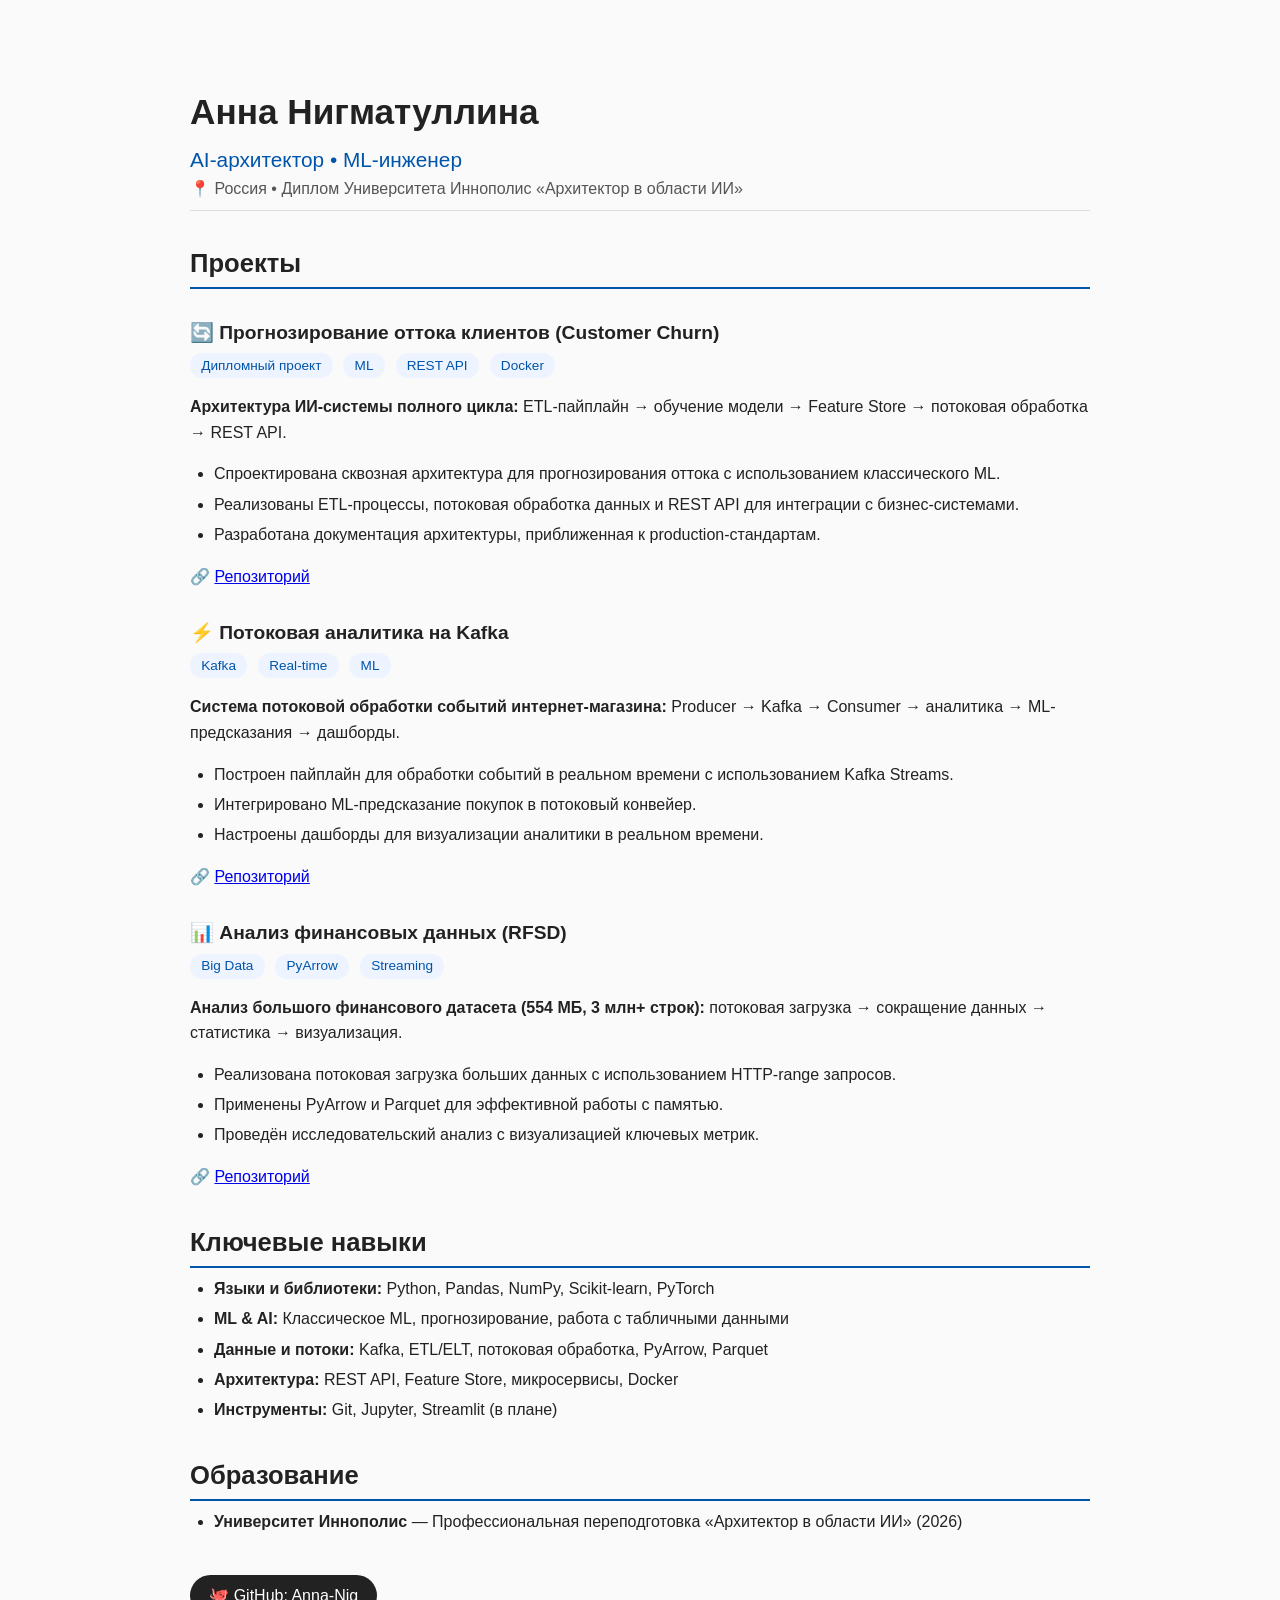
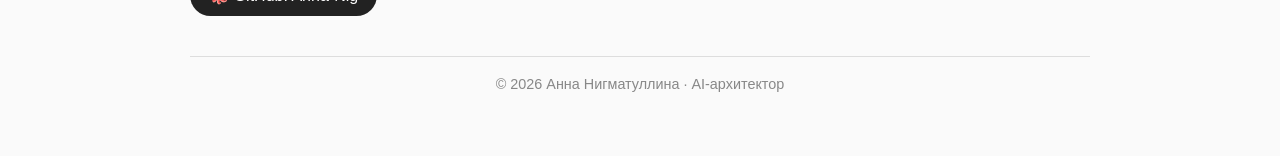
==== index.html @ f65bf6b5 "Rename index to index.html" ====
<!DOCTYPE html>
<html lang="ru">
<head>
    <meta charset="UTF-8">
    <meta name="viewport" content="width=device-width, initial-scale=1.0">
    <title>Анна Нигматуллина — AI-архитектор</title>
    <style>
        body {
            font-family: -apple-system, BlinkMacSystemFont, 'Segoe UI', Roboto, 'Helvetica Neue', Arial, sans-serif;
            max-width: 900px;
            margin: 40px auto;
            padding: 20px;
            line-height: 1.6;
            color: #222;
            background: #fafafa;
        }
        h1 {
            font-size: 2.2rem;
            margin-bottom: 0.2rem;
            font-weight: 700;
        }
        .subhead {
            font-size: 1.3rem;
            color: #0055aa;
            margin-top: 0;
            font-weight: 500;
        }
        .meta {
            font-size: 1rem;
            color: #555;
            margin-bottom: 1.5rem;
            border-bottom: 1px solid #ddd;
            padding-bottom: 0.5rem;
        }
        h2 {
            font-size: 1.6rem;
            margin-top: 2rem;
            margin-bottom: 0.5rem;
            border-bottom: 2px solid #0055aa;
            padding-bottom: 0.2rem;
        }
        h3 {
            font-size: 1.2rem;
            margin-top: 1.8rem;
            margin-bottom: 0.2rem;
            font-weight: 600;
        }
        .company {
            font-weight: 600;
            color: #0055aa;
        }
        .date {
            color: #666;
            font-weight: normal;
        }
        ul {
            margin-top: 0.3rem;
            padding-left: 1.5rem;
        }
        li {
            margin-bottom: 0.3rem;
        }
        .project-tag {
            display: inline-block;
            background: #eef4ff;
            color: #0055aa;
            padding: 0.1rem 0.7rem;
            border-radius: 12px;
            font-size: 0.85rem;
            font-weight: 500;
            margin-right: 0.4rem;
        }
        .github-link {
            display: inline-block;
            margin-top: 1rem;
            background: #222;
            color: #fff;
            padding: 0.5rem 1.2rem;
            border-radius: 30px;
            text-decoration: none;
            font-weight: 500;
        }
        .github-link:hover {
            background: #444;
        }
        .footer {
            margin-top: 2.5rem;
            font-size: 0.9rem;
            color: #888;
            border-top: 1px solid #ddd;
            padding-top: 1rem;
            text-align: center;
        }
        @media (max-width: 600px) {
            h1 { font-size: 1.8rem; }
            .subhead { font-size: 1.1rem; }
            body { padding: 15px; }
        }
    </style>
</head>
<body>

    <h1>Анна Нигматуллина</h1>
    <div class="subhead">AI-архитектор • ML-инженер</div>
    <div class="meta">📍 Россия • Диплом Университета Иннополис «Архитектор в области ИИ»</div>

    <h2>Проекты</h2>

    <h3>🔄 Прогнозирование оттока клиентов (Customer Churn)</h3>
    <div>
        <span class="project-tag">Дипломный проект</span>
        <span class="project-tag">ML</span>
        <span class="project-tag">REST API</span>
        <span class="project-tag">Docker</span>
    </div>
    <p><strong>Архитектура ИИ-системы полного цикла:</strong> ETL-пайплайн → обучение модели → Feature Store → потоковая обработка → REST API.</p>
    <ul>
        <li>Спроектирована сквозная архитектура для прогнозирования оттока с использованием классического ML.</li>
        <li>Реализованы ETL-процессы, потоковая обработка данных и REST API для интеграции с бизнес-системами.</li>
        <li>Разработана документация архитектуры, приближенная к production-стандартам.</li>
    </ul>
    <p>🔗 <a href="https://github.com/Anna-Nig/Customer-Churn-Prediction-ML--" target="_blank">Репозиторий</a></p>

    <h3>⚡ Потоковая аналитика на Kafka</h3>
    <div>
        <span class="project-tag">Kafka</span>
        <span class="project-tag">Real-time</span>
        <span class="project-tag">ML</span>
    </div>
    <p><strong>Система потоковой обработки событий интернет-магазина:</strong> Producer → Kafka → Consumer → аналитика → ML-предсказания → дашборды.</p>
    <ul>
        <li>Построен пайплайн для обработки событий в реальном времени с использованием Kafka Streams.</li>
        <li>Интегрировано ML-предсказание покупок в потоковый конвейер.</li>
        <li>Настроены дашборды для визуализации аналитики в реальном времени.</li>
    </ul>
    <p>🔗 <a href="https://github.com/Anna-Nig/Kafka" target="_blank">Репозиторий</a></p>

    <h3>📊 Анализ финансовых данных (RFSD)</h3>
    <div>
        <span class="project-tag">Big Data</span>
        <span class="project-tag">PyArrow</span>
        <span class="project-tag">Streaming</span>
    </div>
    <p><strong>Анализ большого финансового датасета (554 МБ, 3 млн+ строк):</strong> потоковая загрузка → сокращение данных → статистика → визуализация.</p>
    <ul>
        <li>Реализована потоковая загрузка больших данных с использованием HTTP-range запросов.</li>
        <li>Применены PyArrow и Parquet для эффективной работы с памятью.</li>
        <li>Проведён исследовательский анализ с визуализацией ключевых метрик.</li>
    </ul>
    <p>🔗 <a href="https://github.com/Anna-Nig/rfsd-analysis" target="_blank">Репозиторий</a></p>

    <h2>Ключевые навыки</h2>
    <ul>
        <li><strong>Языки и библиотеки:</strong> Python, Pandas, NumPy, Scikit-learn, PyTorch</li>
        <li><strong>ML & AI:</strong> Классическое ML, прогнозирование, работа с табличными данными</li>
        <li><strong>Данные и потоки:</strong> Kafka, ETL/ELT, потоковая обработка, PyArrow, Parquet</li>
        <li><strong>Архитектура:</strong> REST API, Feature Store, микросервисы, Docker</li>
        <li><strong>Инструменты:</strong> Git, Jupyter, Streamlit (в плане)</li>
    </ul>

    <h2>Образование</h2>
    <ul>
        <li><strong>Университет Иннополис</strong> — Профессиональная переподготовка «Архитектор в области ИИ» (2026)</li>
    </ul>

    <p style="margin-top: 1.5rem;">
        <a href="https://github.com/Anna-Nig" target="_blank" class="github-link">🐙 GitHub: Anna-Nig</a>
    </p>

    <div class="footer">
        © 2026 Анна Нигматуллина · AI-архитектор
    </div>

</body>
</html>
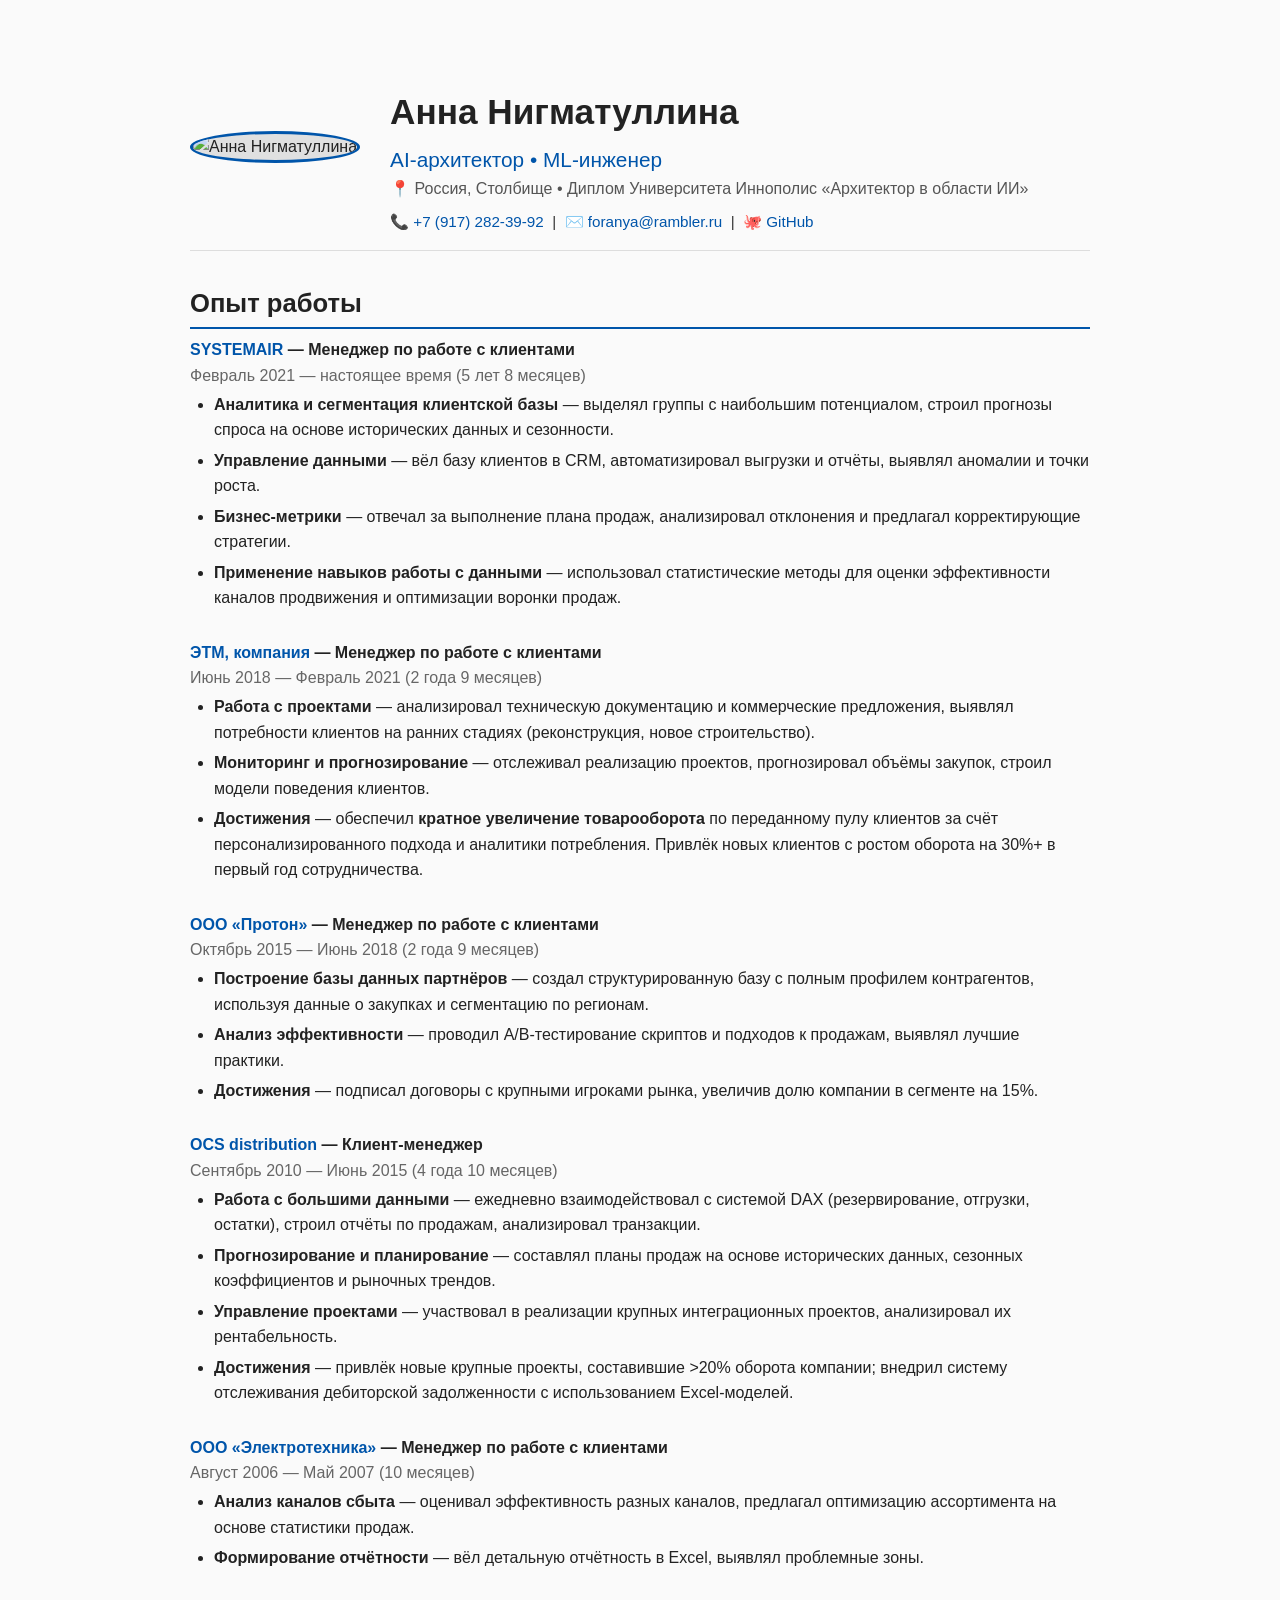
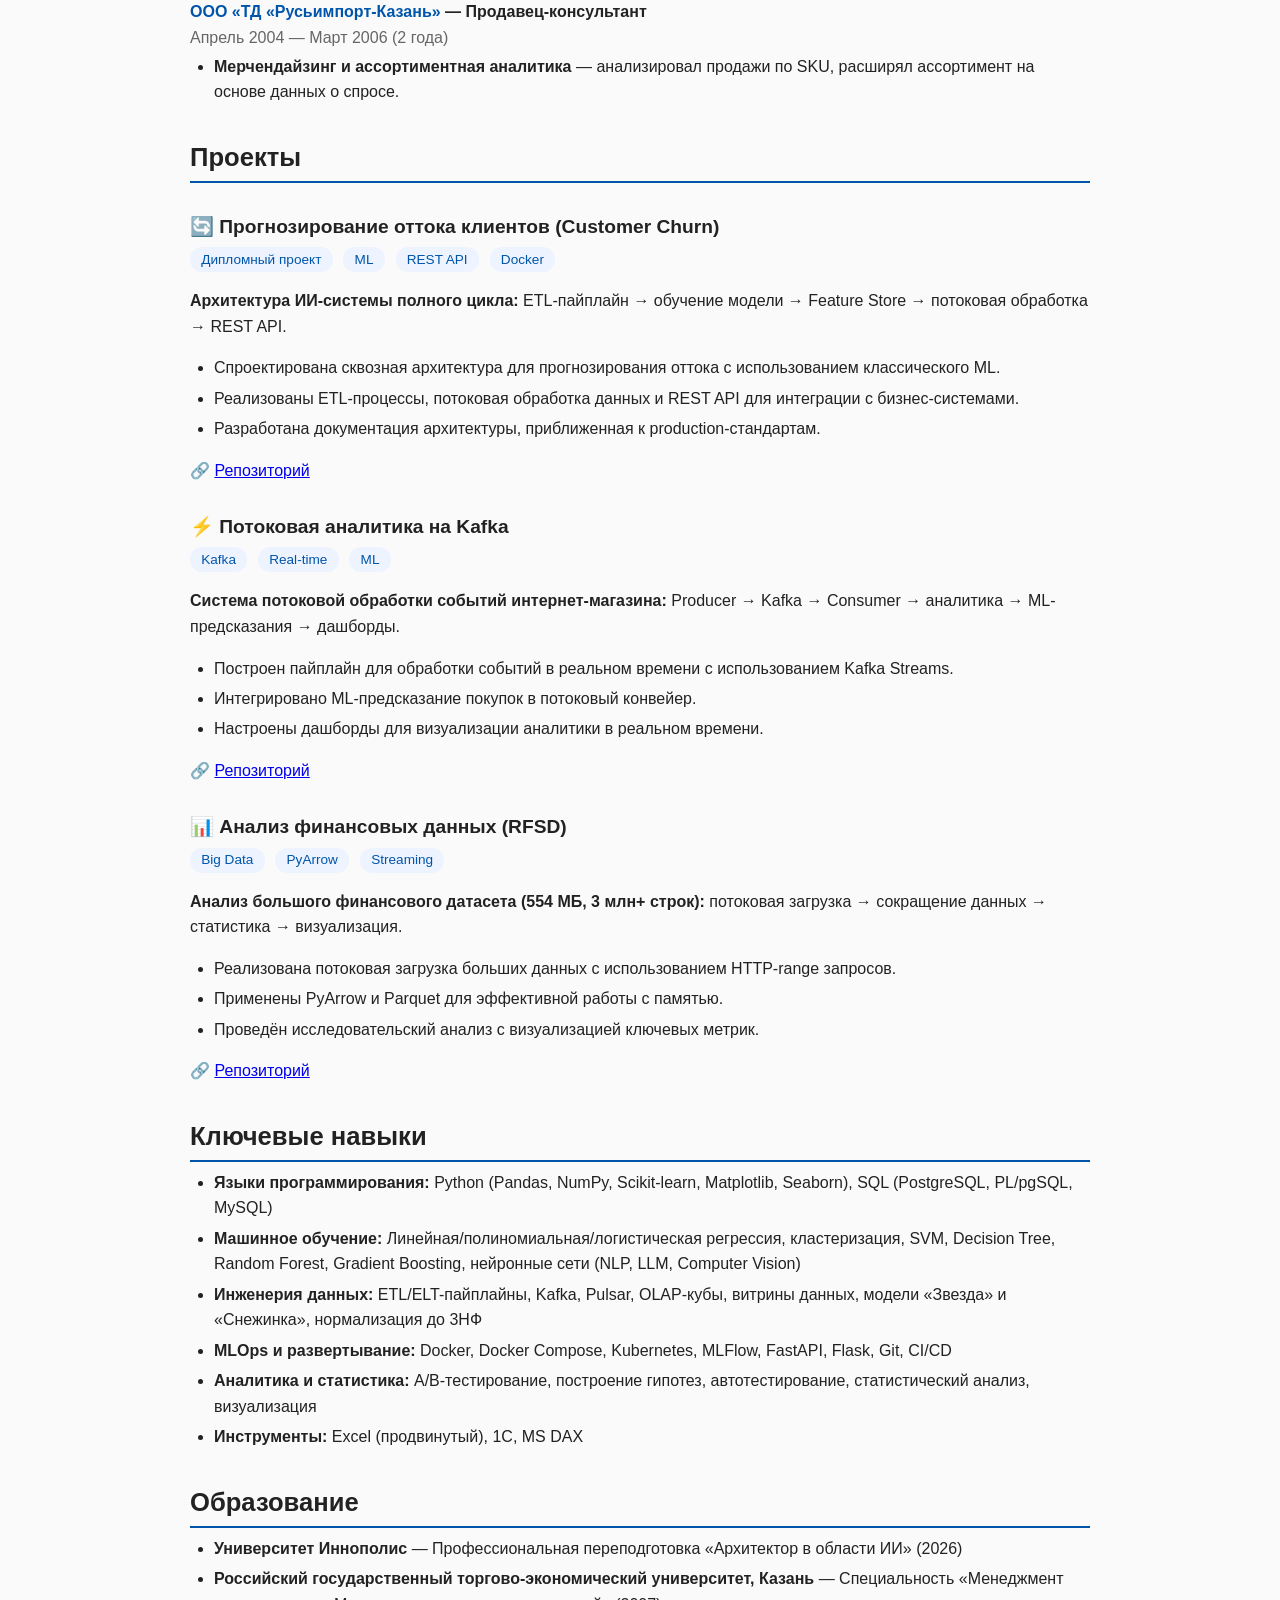
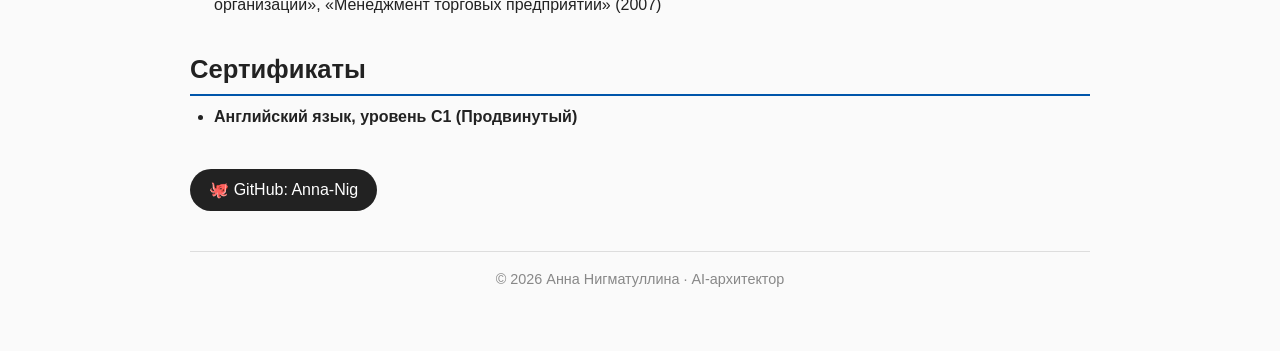
==== commit 227fad72: "Update index.html" ====
--- a/index.html
+++ b/index.html
@@ -14,6 +14,29 @@
             color: #222;
             background: #fafafa;
         }
+        .header {
+            display: flex;
+            align-items: center;
+            gap: 30px;
+            margin-bottom: 1.5rem;
+            border-bottom: 1px solid #ddd;
+            padding-bottom: 1rem;
+            flex-wrap: wrap;
+        }
+        .header-left {
+            flex-shrink: 0;
+        }
+        .avatar {
+            width: 120px;
+            height: 120px;
+            border-radius: 50%;
+            object-fit: cover;
+            background: #e0e0e0;
+            border: 3px solid #0055aa;
+        }
+        .header-right {
+            flex: 1;
+        }
         h1 {
             font-size: 2.2rem;
             margin-bottom: 0.2rem;
@@ -28,9 +51,19 @@
         .meta {
             font-size: 1rem;
             color: #555;
-            margin-bottom: 1.5rem;
-            border-bottom: 1px solid #ddd;
-            padding-bottom: 0.5rem;
+            margin-bottom: 0.3rem;
+        }
+        .contacts {
+            font-size: 0.95rem;
+            color: #333;
+            margin-top: 0.5rem;
+        }
+        .contacts a {
+            color: #0055aa;
+            text-decoration: none;
+        }
+        .contacts a:hover {
+            text-decoration: underline;
         }
         h2 {
             font-size: 1.6rem;
@@ -91,7 +124,29 @@
             padding-top: 1rem;
             text-align: center;
         }
+        .job-item {
+            margin-bottom: 1.8rem;
+        }
+        .job-item .title {
+            font-weight: 600;
+        }
+        .job-item .company {
+            font-weight: 600;
+            color: #0055aa;
+        }
+        .job-item .period {
+            color: #666;
+            font-weight: normal;
+        }
+        .job-item ul {
+            margin-top: 0.2rem;
+        }
         @media (max-width: 600px) {
+            .header {
+                flex-direction: column;
+                align-items: center;
+                text-align: center;
+            }
             h1 { font-size: 1.8rem; }
             .subhead { font-size: 1.1rem; }
             body { padding: 15px; }
@@ -100,9 +155,83 @@
 </head>
 <body>
 
-    <h1>Анна Нигматуллина</h1>
-    <div class="subhead">AI-архитектор • ML-инженер</div>
-    <div class="meta">📍 Россия • Диплом Университета Иннополис «Архитектор в области ИИ»</div>
+    <div class="header">
+        <div class="header-left">
+            <!-- Замените photo.jpg на имя вашего файла с фото -->
+            <img src="photo.jpg" alt="Анна Нигматуллина" class="avatar">
+        </div>
+        <div class="header-right">
+            <h1>Анна Нигматуллина</h1>
+            <div class="subhead">AI-архитектор • ML-инженер</div>
+            <div class="meta">📍 Россия, Столбище • Диплом Университета Иннополис «Архитектор в области ИИ»</div>
+            <div class="contacts">
+                📞 <a href="tel:+79172823992">+7 (917) 282-39-92</a> &nbsp;|&nbsp;
+                ✉️ <a href="mailto:foranya@rambler.ru">foranya@rambler.ru</a> &nbsp;|&nbsp;
+                🐙 <a href="https://github.com/Anna-Nig" target="_blank">GitHub</a>
+            </div>
+        </div>
+    </div>
+
+    <h2>Опыт работы</h2>
+
+    <div class="job-item">
+        <div class="title"><span class="company">SYSTEMAIR</span> — Менеджер по работе с клиентами</div>
+        <div class="period">Февраль 2021 — настоящее время (5 лет 8 месяцев)</div>
+        <ul>
+            <li><strong>Аналитика и сегментация клиентской базы</strong> — выделял группы с наибольшим потенциалом, строил прогнозы спроса на основе исторических данных и сезонности.</li>
+            <li><strong>Управление данными</strong> — вёл базу клиентов в CRM, автоматизировал выгрузки и отчёты, выявлял аномалии и точки роста.</li>
+            <li><strong>Бизнес-метрики</strong> — отвечал за выполнение плана продаж, анализировал отклонения и предлагал корректирующие стратегии.</li>
+            <li><strong>Применение навыков работы с данными</strong> — использовал статистические методы для оценки эффективности каналов продвижения и оптимизации воронки продаж.</li>
+        </ul>
+    </div>
+
+    <div class="job-item">
+        <div class="title"><span class="company">ЭТМ, компания</span> — Менеджер по работе с клиентами</div>
+        <div class="period">Июнь 2018 — Февраль 2021 (2 года 9 месяцев)</div>
+        <ul>
+            <li><strong>Работа с проектами</strong> — анализировал техническую документацию и коммерческие предложения, выявлял потребности клиентов на ранних стадиях (реконструкция, новое строительство).</li>
+            <li><strong>Мониторинг и прогнозирование</strong> — отслеживал реализацию проектов, прогнозировал объёмы закупок, строил модели поведения клиентов.</li>
+            <li><strong>Достижения</strong> — обеспечил <strong>кратное увеличение товарооборота</strong> по переданному пулу клиентов за счёт персонализированного подхода и аналитики потребления. Привлёк новых клиентов с ростом оборота на 30%+ в первый год сотрудничества.</li>
+        </ul>
+    </div>
+
+    <div class="job-item">
+        <div class="title"><span class="company">ООО «Протон»</span> — Менеджер по работе с клиентами</div>
+        <div class="period">Октябрь 2015 — Июнь 2018 (2 года 9 месяцев)</div>
+        <ul>
+            <li><strong>Построение базы данных партнёров</strong> — создал структурированную базу с полным профилем контрагентов, используя данные о закупках и сегментацию по регионам.</li>
+            <li><strong>Анализ эффективности</strong> — проводил A/B-тестирование скриптов и подходов к продажам, выявлял лучшие практики.</li>
+            <li><strong>Достижения</strong> — подписал договоры с крупными игроками рынка, увеличив долю компании в сегменте на 15%.</li>
+        </ul>
+    </div>
+
+    <div class="job-item">
+        <div class="title"><span class="company">OCS distribution</span> — Клиент-менеджер</div>
+        <div class="period">Сентябрь 2010 — Июнь 2015 (4 года 10 месяцев)</div>
+        <ul>
+            <li><strong>Работа с большими данными</strong> — ежедневно взаимодействовал с системой DAX (резервирование, отгрузки, остатки), строил отчёты по продажам, анализировал транзакции.</li>
+            <li><strong>Прогнозирование и планирование</strong> — составлял планы продаж на основе исторических данных, сезонных коэффициентов и рыночных трендов.</li>
+            <li><strong>Управление проектами</strong> — участвовал в реализации крупных интеграционных проектов, анализировал их рентабельность.</li>
+            <li><strong>Достижения</strong> — привлёк новые крупные проекты, составившие &gt;20% оборота компании; внедрил систему отслеживания дебиторской задолженности с использованием Excel-моделей.</li>
+        </ul>
+    </div>
+
+    <div class="job-item">
+        <div class="title"><span class="company">ООО «Электротехника»</span> — Менеджер по работе с клиентами</div>
+        <div class="period">Август 2006 — Май 2007 (10 месяцев)</div>
+        <ul>
+            <li><strong>Анализ каналов сбыта</strong> — оценивал эффективность разных каналов, предлагал оптимизацию ассортимента на основе статистики продаж.</li>
+            <li><strong>Формирование отчётности</strong> — вёл детальную отчётность в Excel, выявлял проблемные зоны.</li>
+        </ul>
+    </div>
+
+    <div class="job-item">
+        <div class="title"><span class="company">ООО «ТД «Русьимпорт-Казань»</span> — Продавец-консультант</div>
+        <div class="period">Апрель 2004 — Март 2006 (2 года)</div>
+        <ul>
+            <li><strong>Мерчендайзинг и ассортиментная аналитика</strong> — анализировал продажи по SKU, расширял ассортимент на основе данных о спросе.</li>
+        </ul>
+    </div>
 
     <h2>Проекты</h2>
 
@@ -151,16 +280,23 @@
 
     <h2>Ключевые навыки</h2>
     <ul>
-        <li><strong>Языки и библиотеки:</strong> Python, Pandas, NumPy, Scikit-learn, PyTorch</li>
-        <li><strong>ML & AI:</strong> Классическое ML, прогнозирование, работа с табличными данными</li>
-        <li><strong>Данные и потоки:</strong> Kafka, ETL/ELT, потоковая обработка, PyArrow, Parquet</li>
-        <li><strong>Архитектура:</strong> REST API, Feature Store, микросервисы, Docker</li>
-        <li><strong>Инструменты:</strong> Git, Jupyter, Streamlit (в плане)</li>
+        <li><strong>Языки программирования:</strong> Python (Pandas, NumPy, Scikit-learn, Matplotlib, Seaborn), SQL (PostgreSQL, PL/pgSQL, MySQL)</li>
+        <li><strong>Машинное обучение:</strong> Линейная/полиномиальная/логистическая регрессия, кластеризация, SVM, Decision Tree, Random Forest, Gradient Boosting, нейронные сети (NLP, LLM, Computer Vision)</li>
+        <li><strong>Инженерия данных:</strong> ETL/ELT-пайплайны, Kafka, Pulsar, OLAP-кубы, витрины данных, модели «Звезда» и «Снежинка», нормализация до 3НФ</li>
+        <li><strong>MLOps и развертывание:</strong> Docker, Docker Compose, Kubernetes, MLFlow, FastAPI, Flask, Git, CI/CD</li>
+        <li><strong>Аналитика и статистика:</strong> A/B-тестирование, построение гипотез, автотестирование, статистический анализ, визуализация</li>
+        <li><strong>Инструменты:</strong> Excel (продвинутый), 1С, MS DAX</li>
     </ul>
 
     <h2>Образование</h2>
     <ul>
         <li><strong>Университет Иннополис</strong> — Профессиональная переподготовка «Архитектор в области ИИ» (2026)</li>
+        <li><strong>Российский государственный торгово-экономический университет, Казань</strong> — Специальность «Менеджмент организации», «Менеджмент торговых предприятий» (2007)</li>
+    </ul>
+
+    <h2>Сертификаты</h2>
+    <ul>
+        <li><strong>Английский язык, уровень C1 (Продвинутый)</strong></li>
     </ul>
 
     <p style="margin-top: 1.5rem;">
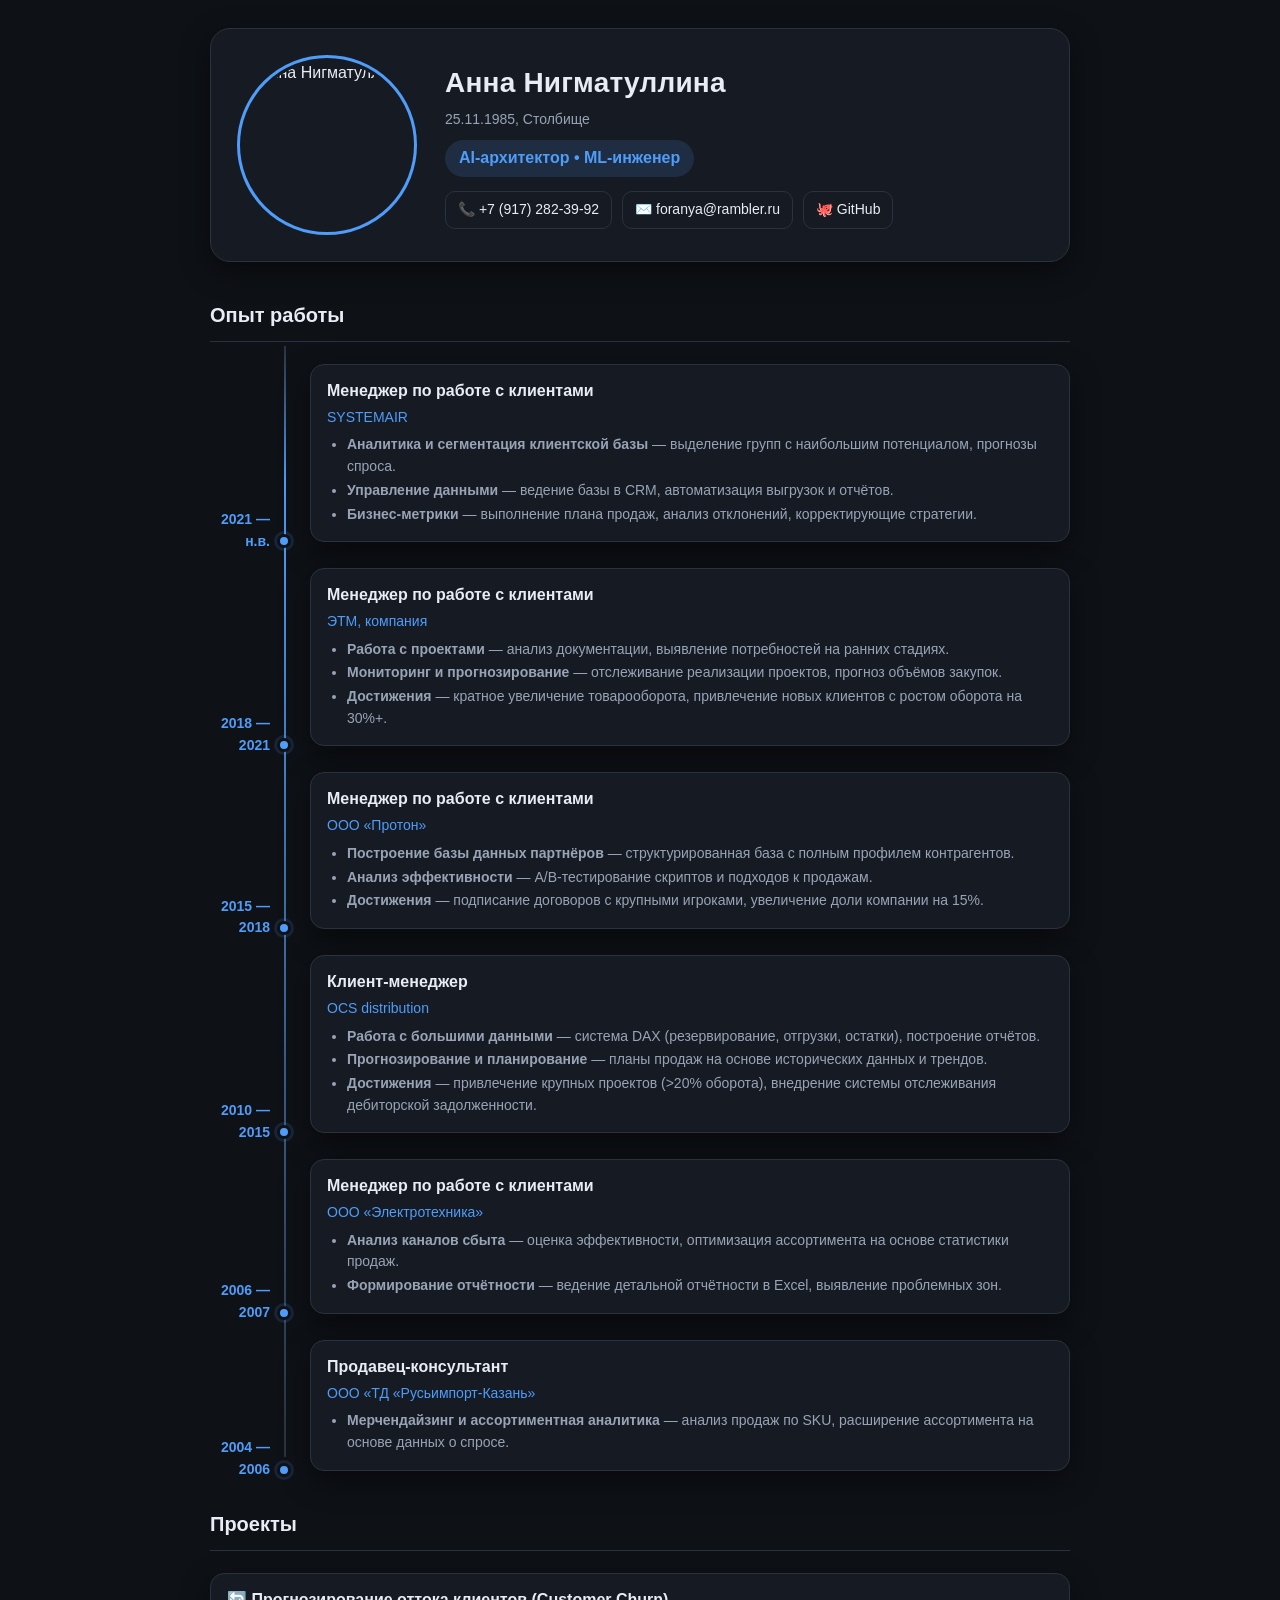
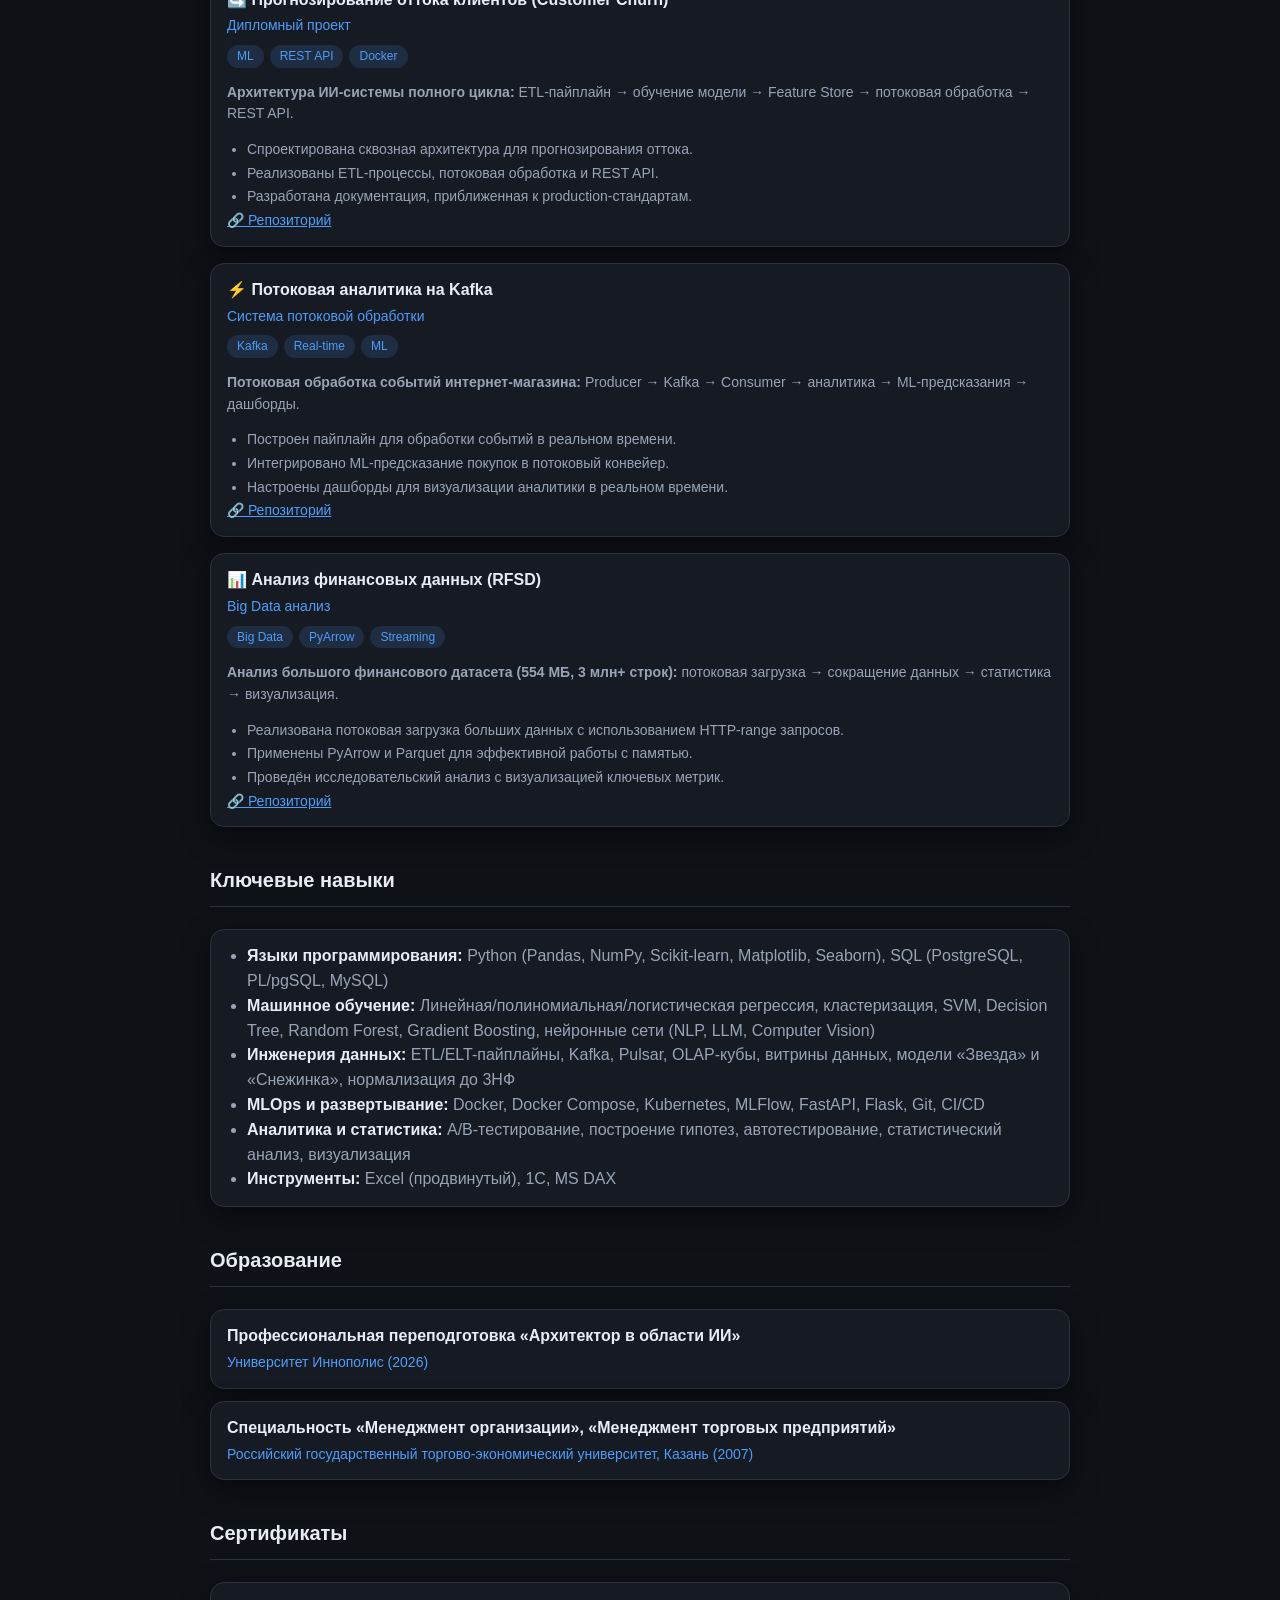
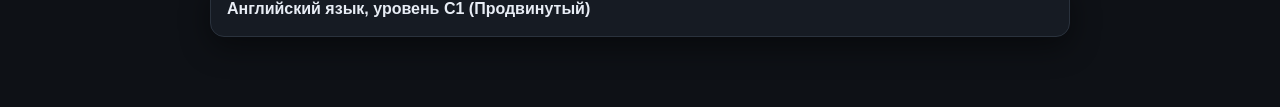
==== commit f9a84cc4: "index.html" ====
--- a/index.html
+++ b/index.html
@@ -5,306 +5,461 @@
     <meta name="viewport" content="width=device-width, initial-scale=1.0">
     <title>Анна Нигматуллина — AI-архитектор</title>
     <style>
+        :root {
+            --bg: #0e1116;
+            --bg-soft: #161b23;
+            --card: #161b23;
+            --line: #2a323d;
+            --text: #e8edf5;
+            --muted: #98a4b6;
+            --accent: #4f9cf9;
+            --accent-soft: rgba(79, 156, 249, 0.14);
+            --shadow: 0 10px 30px rgba(0, 0, 0, 0.45);
+        }
+        * {
+            box-sizing: border-box;
+        }
         body {
-            font-family: -apple-system, BlinkMacSystemFont, 'Segoe UI', Roboto, 'Helvetica Neue', Arial, sans-serif;
+            margin: 0;
+            background: var(--bg);
+            color: var(--text);
+            font-family: -apple-system, BlinkMacSystemFont, "Segoe UI", Roboto, "Helvetica Neue", Arial, sans-serif;
+            line-height: 1.55;
+            transition: background 0.3s ease, color 0.3s ease;
+        }
+        .wrap {
             max-width: 900px;
-            margin: 40px auto;
-            padding: 20px;
-            line-height: 1.6;
-            color: #222;
-            background: #fafafa;
-        }
-        .header {
+            margin: 0 auto;
+            padding: 28px 20px 70px;
+        }
+
+        /* Header */
+        .hero {
+            position: relative;
             display: flex;
+            gap: 28px;
             align-items: center;
-            gap: 30px;
-            margin-bottom: 1.5rem;
-            border-bottom: 1px solid #ddd;
-            padding-bottom: 1rem;
-            flex-wrap: wrap;
-        }
-        .header-left {
-            flex-shrink: 0;
+            background: var(--card);
+            border: 1px solid var(--line);
+            border-radius: 20px;
+            padding: 26px;
+            box-shadow: var(--shadow);
         }
         .avatar {
-            width: 120px;
-            height: 120px;
+            flex: 0 0 auto;
+            width: 180px;
+            height: 180px;
             border-radius: 50%;
             object-fit: cover;
-            background: #e0e0e0;
-            border: 3px solid #0055aa;
-        }
-        .header-right {
-            flex: 1;
-        }
-        h1 {
-            font-size: 2.2rem;
-            margin-bottom: 0.2rem;
+            border: 3px solid var(--accent);
+            padding: 3px;
+            background: var(--bg-soft);
+        }
+        .hero h1 {
+            margin: 0 0 4px;
+            font-size: 28px;
+            letter-spacing: 0.2px;
+        }
+        .birth {
+            color: var(--muted);
+            font-size: 14px;
+            margin-bottom: 10px;
+        }
+        .role {
+            display: inline-block;
+            font-size: 16px;
+            font-weight: 600;
+            color: var(--accent);
+            background: var(--accent-soft);
+            border-radius: 999px;
+            padding: 6px 14px;
+            margin-bottom: 14px;
+        }
+        .contacts {
+            display: flex;
+            flex-wrap: wrap;
+            gap: 10px;
+        }
+        .contacts a {
+            display: inline-flex;
+            align-items: center;
+            gap: 8px;
+            text-decoration: none;
+            color: var(--text);
+            font-size: 14px;
+            border: 1px solid var(--line);
+            border-radius: 10px;
+            padding: 7px 12px;
+            background: var(--bg-soft);
+            transition: all 0.2s ease;
+        }
+        .contacts a:hover {
+            border-color: var(--accent);
+            color: var(--accent);
+        }
+
+        /* Sections */
+        section {
+            margin-top: 38px;
+        }
+        h2 {
+            font-size: 20px;
+            margin: 0 0 22px;
+            padding-bottom: 10px;
+            border-bottom: 1px solid var(--line);
+        }
+        h2 span {
+            color: var(--accent);
+        }
+
+        /* Timeline */
+        .tl {
+            position: relative;
+            margin-left: 74px;
+        }
+        .tl::before {
+            content: "";
+            position: absolute;
+            left: 0;
+            top: -18px;
+            bottom: 14px;
+            width: 2px;
+            background: linear-gradient(180deg, var(--line), var(--accent) 12%, var(--line));
+        }
+        .item {
+            position: relative;
+            padding: 0 0 26px 26px;
+        }
+        .item:last-child {
+            padding-bottom: 0;
+        }
+        .item .dot {
+            position: absolute;
+            left: -7px;
+            top: auto;
+            bottom: 20px;
+            width: 14px;
+            height: 14px;
+            border-radius: 50%;
+            background: var(--accent);
+            border: 3px solid var(--bg);
+            box-shadow: 0 0 0 3px var(--accent-soft);
+        }
+        .item:last-child .dot {
+            bottom: -6px;
+        }
+        .item .year {
+            position: absolute;
+            left: -74px;
+            top: auto;
+            bottom: 16px;
+            width: 60px;
+            text-align: right;
+            font-size: 14px;
             font-weight: 700;
-        }
-        .subhead {
-            font-size: 1.3rem;
-            color: #0055aa;
-            margin-top: 0;
+            color: var(--accent);
+        }
+        .item:last-child .year {
+            bottom: -10px;
+        }
+        .card {
+            background: var(--card);
+            border: 1px solid var(--line);
+            border-radius: 14px;
+            padding: 14px 16px;
+            box-shadow: var(--shadow);
+            transition: transform 0.2s ease, border-color 0.2s ease;
+        }
+        .card:hover {
+            transform: translateY(-2px);
+            border-color: var(--accent);
+        }
+        .card .t {
+            font-weight: 650;
+            font-size: 16px;
+        }
+        .card .org {
+            color: var(--accent);
+            font-size: 14px;
+            margin-top: 3px;
+        }
+        .card .desc {
+            font-size: 14px;
+            margin-top: 6px;
+            color: var(--muted);
+        }
+        .card .desc ul {
+            margin: 4px 0 0;
+            padding-left: 20px;
+        }
+        .card .desc li {
+            margin-bottom: 2px;
+        }
+        .tags {
+            display: flex;
+            flex-wrap: wrap;
+            gap: 6px;
+            margin-top: 8px;
+        }
+        .tags span {
+            background: var(--accent-soft);
+            color: var(--accent);
+            border-radius: 999px;
+            padding: 2px 10px;
+            font-size: 12px;
             font-weight: 500;
         }
-        .meta {
-            font-size: 1rem;
-            color: #555;
-            margin-bottom: 0.3rem;
-        }
-        .contacts {
-            font-size: 0.95rem;
-            color: #333;
-            margin-top: 0.5rem;
-        }
-        .contacts a {
-            color: #0055aa;
-            text-decoration: none;
-        }
-        .contacts a:hover {
-            text-decoration: underline;
-        }
-        h2 {
-            font-size: 1.6rem;
-            margin-top: 2rem;
-            margin-bottom: 0.5rem;
-            border-bottom: 2px solid #0055aa;
-            padding-bottom: 0.2rem;
-        }
-        h3 {
-            font-size: 1.2rem;
-            margin-top: 1.8rem;
-            margin-bottom: 0.2rem;
-            font-weight: 600;
-        }
-        .company {
-            font-weight: 600;
-            color: #0055aa;
-        }
-        .date {
-            color: #666;
-            font-weight: normal;
-        }
-        ul {
-            margin-top: 0.3rem;
-            padding-left: 1.5rem;
-        }
-        li {
-            margin-bottom: 0.3rem;
-        }
-        .project-tag {
-            display: inline-block;
-            background: #eef4ff;
-            color: #0055aa;
-            padding: 0.1rem 0.7rem;
-            border-radius: 12px;
-            font-size: 0.85rem;
-            font-weight: 500;
-            margin-right: 0.4rem;
-        }
-        .github-link {
-            display: inline-block;
-            margin-top: 1rem;
-            background: #222;
-            color: #fff;
-            padding: 0.5rem 1.2rem;
-            border-radius: 30px;
-            text-decoration: none;
-            font-weight: 500;
-        }
-        .github-link:hover {
-            background: #444;
-        }
-        .footer {
-            margin-top: 2.5rem;
-            font-size: 0.9rem;
-            color: #888;
-            border-top: 1px solid #ddd;
-            padding-top: 1rem;
-            text-align: center;
-        }
-        .job-item {
-            margin-bottom: 1.8rem;
-        }
-        .job-item .title {
-            font-weight: 600;
-        }
-        .job-item .company {
-            font-weight: 600;
-            color: #0055aa;
-        }
-        .job-item .period {
-            color: #666;
-            font-weight: normal;
-        }
-        .job-item ul {
-            margin-top: 0.2rem;
-        }
+
         @media (max-width: 600px) {
-            .header {
+            .hero {
                 flex-direction: column;
-                align-items: center;
                 text-align: center;
             }
-            h1 { font-size: 1.8rem; }
-            .subhead { font-size: 1.1rem; }
-            body { padding: 15px; }
+            .avatar {
+                width: 120px;
+                height: 120px;
+            }
+            .contacts {
+                justify-content: center;
+            }
+            .tl {
+                margin-left: 50px;
+            }
+            .item .year {
+                left: -50px;
+                width: 40px;
+                font-size: 12px;
+            }
         }
     </style>
 </head>
 <body>
 
-    <div class="header">
-        <div class="header-left">
-            <!-- Замените photo.jpg на имя вашего файла с фото -->
+    <div class="wrap">
+
+        <!-- ===== HEADER ===== -->
+        <header class="hero">
+            <!-- ЗДЕСЬ ВАШЕ ФОТО: замените photo.jpg на имя вашего файла -->
             <img src="photo.jpg" alt="Анна Нигматуллина" class="avatar">
-        </div>
-        <div class="header-right">
-            <h1>Анна Нигматуллина</h1>
-            <div class="subhead">AI-архитектор • ML-инженер</div>
-            <div class="meta">📍 Россия, Столбище • Диплом Университета Иннополис «Архитектор в области ИИ»</div>
-            <div class="contacts">
-                📞 <a href="tel:+79172823992">+7 (917) 282-39-92</a> &nbsp;|&nbsp;
-                ✉️ <a href="mailto:foranya@rambler.ru">foranya@rambler.ru</a> &nbsp;|&nbsp;
-                🐙 <a href="https://github.com/Anna-Nig" target="_blank">GitHub</a>
-            </div>
-        </div>
-    </div>
-
-    <h2>Опыт работы</h2>
-
-    <div class="job-item">
-        <div class="title"><span class="company">SYSTEMAIR</span> — Менеджер по работе с клиентами</div>
-        <div class="period">Февраль 2021 — настоящее время (5 лет 8 месяцев)</div>
-        <ul>
-            <li><strong>Аналитика и сегментация клиентской базы</strong> — выделял группы с наибольшим потенциалом, строил прогнозы спроса на основе исторических данных и сезонности.</li>
-            <li><strong>Управление данными</strong> — вёл базу клиентов в CRM, автоматизировал выгрузки и отчёты, выявлял аномалии и точки роста.</li>
-            <li><strong>Бизнес-метрики</strong> — отвечал за выполнение плана продаж, анализировал отклонения и предлагал корректирующие стратегии.</li>
-            <li><strong>Применение навыков работы с данными</strong> — использовал статистические методы для оценки эффективности каналов продвижения и оптимизации воронки продаж.</li>
-        </ul>
-    </div>
-
-    <div class="job-item">
-        <div class="title"><span class="company">ЭТМ, компания</span> — Менеджер по работе с клиентами</div>
-        <div class="period">Июнь 2018 — Февраль 2021 (2 года 9 месяцев)</div>
-        <ul>
-            <li><strong>Работа с проектами</strong> — анализировал техническую документацию и коммерческие предложения, выявлял потребности клиентов на ранних стадиях (реконструкция, новое строительство).</li>
-            <li><strong>Мониторинг и прогнозирование</strong> — отслеживал реализацию проектов, прогнозировал объёмы закупок, строил модели поведения клиентов.</li>
-            <li><strong>Достижения</strong> — обеспечил <strong>кратное увеличение товарооборота</strong> по переданному пулу клиентов за счёт персонализированного подхода и аналитики потребления. Привлёк новых клиентов с ростом оборота на 30%+ в первый год сотрудничества.</li>
-        </ul>
-    </div>
-
-    <div class="job-item">
-        <div class="title"><span class="company">ООО «Протон»</span> — Менеджер по работе с клиентами</div>
-        <div class="period">Октябрь 2015 — Июнь 2018 (2 года 9 месяцев)</div>
-        <ul>
-            <li><strong>Построение базы данных партнёров</strong> — создал структурированную базу с полным профилем контрагентов, используя данные о закупках и сегментацию по регионам.</li>
-            <li><strong>Анализ эффективности</strong> — проводил A/B-тестирование скриптов и подходов к продажам, выявлял лучшие практики.</li>
-            <li><strong>Достижения</strong> — подписал договоры с крупными игроками рынка, увеличив долю компании в сегменте на 15%.</li>
-        </ul>
-    </div>
-
-    <div class="job-item">
-        <div class="title"><span class="company">OCS distribution</span> — Клиент-менеджер</div>
-        <div class="period">Сентябрь 2010 — Июнь 2015 (4 года 10 месяцев)</div>
-        <ul>
-            <li><strong>Работа с большими данными</strong> — ежедневно взаимодействовал с системой DAX (резервирование, отгрузки, остатки), строил отчёты по продажам, анализировал транзакции.</li>
-            <li><strong>Прогнозирование и планирование</strong> — составлял планы продаж на основе исторических данных, сезонных коэффициентов и рыночных трендов.</li>
-            <li><strong>Управление проектами</strong> — участвовал в реализации крупных интеграционных проектов, анализировал их рентабельность.</li>
-            <li><strong>Достижения</strong> — привлёк новые крупные проекты, составившие &gt;20% оборота компании; внедрил систему отслеживания дебиторской задолженности с использованием Excel-моделей.</li>
-        </ul>
-    </div>
-
-    <div class="job-item">
-        <div class="title"><span class="company">ООО «Электротехника»</span> — Менеджер по работе с клиентами</div>
-        <div class="period">Август 2006 — Май 2007 (10 месяцев)</div>
-        <ul>
-            <li><strong>Анализ каналов сбыта</strong> — оценивал эффективность разных каналов, предлагал оптимизацию ассортимента на основе статистики продаж.</li>
-            <li><strong>Формирование отчётности</strong> — вёл детальную отчётность в Excel, выявлял проблемные зоны.</li>
-        </ul>
-    </div>
-
-    <div class="job-item">
-        <div class="title"><span class="company">ООО «ТД «Русьимпорт-Казань»</span> — Продавец-консультант</div>
-        <div class="period">Апрель 2004 — Март 2006 (2 года)</div>
-        <ul>
-            <li><strong>Мерчендайзинг и ассортиментная аналитика</strong> — анализировал продажи по SKU, расширял ассортимент на основе данных о спросе.</li>
-        </ul>
-    </div>
-
-    <h2>Проекты</h2>
-
-    <h3>🔄 Прогнозирование оттока клиентов (Customer Churn)</h3>
-    <div>
-        <span class="project-tag">Дипломный проект</span>
-        <span class="project-tag">ML</span>
-        <span class="project-tag">REST API</span>
-        <span class="project-tag">Docker</span>
-    </div>
-    <p><strong>Архитектура ИИ-системы полного цикла:</strong> ETL-пайплайн → обучение модели → Feature Store → потоковая обработка → REST API.</p>
-    <ul>
-        <li>Спроектирована сквозная архитектура для прогнозирования оттока с использованием классического ML.</li>
-        <li>Реализованы ETL-процессы, потоковая обработка данных и REST API для интеграции с бизнес-системами.</li>
-        <li>Разработана документация архитектуры, приближенная к production-стандартам.</li>
-    </ul>
-    <p>🔗 <a href="https://github.com/Anna-Nig/Customer-Churn-Prediction-ML--" target="_blank">Репозиторий</a></p>
-
-    <h3>⚡ Потоковая аналитика на Kafka</h3>
-    <div>
-        <span class="project-tag">Kafka</span>
-        <span class="project-tag">Real-time</span>
-        <span class="project-tag">ML</span>
-    </div>
-    <p><strong>Система потоковой обработки событий интернет-магазина:</strong> Producer → Kafka → Consumer → аналитика → ML-предсказания → дашборды.</p>
-    <ul>
-        <li>Построен пайплайн для обработки событий в реальном времени с использованием Kafka Streams.</li>
-        <li>Интегрировано ML-предсказание покупок в потоковый конвейер.</li>
-        <li>Настроены дашборды для визуализации аналитики в реальном времени.</li>
-    </ul>
-    <p>🔗 <a href="https://github.com/Anna-Nig/Kafka" target="_blank">Репозиторий</a></p>
-
-    <h3>📊 Анализ финансовых данных (RFSD)</h3>
-    <div>
-        <span class="project-tag">Big Data</span>
-        <span class="project-tag">PyArrow</span>
-        <span class="project-tag">Streaming</span>
-    </div>
-    <p><strong>Анализ большого финансового датасета (554 МБ, 3 млн+ строк):</strong> потоковая загрузка → сокращение данных → статистика → визуализация.</p>
-    <ul>
-        <li>Реализована потоковая загрузка больших данных с использованием HTTP-range запросов.</li>
-        <li>Применены PyArrow и Parquet для эффективной работы с памятью.</li>
-        <li>Проведён исследовательский анализ с визуализацией ключевых метрик.</li>
-    </ul>
-    <p>🔗 <a href="https://github.com/Anna-Nig/rfsd-analysis" target="_blank">Репозиторий</a></p>
-
-    <h2>Ключевые навыки</h2>
-    <ul>
-        <li><strong>Языки программирования:</strong> Python (Pandas, NumPy, Scikit-learn, Matplotlib, Seaborn), SQL (PostgreSQL, PL/pgSQL, MySQL)</li>
-        <li><strong>Машинное обучение:</strong> Линейная/полиномиальная/логистическая регрессия, кластеризация, SVM, Decision Tree, Random Forest, Gradient Boosting, нейронные сети (NLP, LLM, Computer Vision)</li>
-        <li><strong>Инженерия данных:</strong> ETL/ELT-пайплайны, Kafka, Pulsar, OLAP-кубы, витрины данных, модели «Звезда» и «Снежинка», нормализация до 3НФ</li>
-        <li><strong>MLOps и развертывание:</strong> Docker, Docker Compose, Kubernetes, MLFlow, FastAPI, Flask, Git, CI/CD</li>
-        <li><strong>Аналитика и статистика:</strong> A/B-тестирование, построение гипотез, автотестирование, статистический анализ, визуализация</li>
-        <li><strong>Инструменты:</strong> Excel (продвинутый), 1С, MS DAX</li>
-    </ul>
-
-    <h2>Образование</h2>
-    <ul>
-        <li><strong>Университет Иннополис</strong> — Профессиональная переподготовка «Архитектор в области ИИ» (2026)</li>
-        <li><strong>Российский государственный торгово-экономический университет, Казань</strong> — Специальность «Менеджмент организации», «Менеджмент торговых предприятий» (2007)</li>
-    </ul>
-
-    <h2>Сертификаты</h2>
-    <ul>
-        <li><strong>Английский язык, уровень C1 (Продвинутый)</strong></li>
-    </ul>
-
-    <p style="margin-top: 1.5rem;">
-        <a href="https://github.com/Anna-Nig" target="_blank" class="github-link">🐙 GitHub: Anna-Nig</a>
-    </p>
-
-    <div class="footer">
-        © 2026 Анна Нигматуллина · AI-архитектор
+            <div>
+                <h1>Анна Нигматуллина</h1>
+                <div class="birth">25.11.1985, Столбище</div>
+                <div class="role">AI-архитектор • ML-инженер</div>
+                <div class="contacts">
+                    <a href="tel:+79172823992">📞 +7 (917) 282-39-92</a>
+                    <a href="mailto:foranya@rambler.ru">✉️ foranya@rambler.ru</a>
+                    <a href="https://github.com/Anna-Nig" target="_blank">🐙 GitHub</a>
+                </div>
+            </div>
+        </header>
+
+        <!-- ===== ОПЫТ РАБОТЫ ===== -->
+        <section>
+            <h2>Опыт работы</h2>
+            <div class="tl">
+
+                <!-- SYSTEMAIR -->
+                <div class="item">
+                    <div class="dot"></div>
+                    <div class="year">2021 — н.в.</div>
+                    <div class="card">
+                        <div class="t">Менеджер по работе с клиентами</div>
+                        <div class="org">SYSTEMAIR</div>
+                        <div class="desc">
+                            <ul>
+                                <li><strong>Аналитика и сегментация клиентской базы</strong> — выделение групп с наибольшим потенциалом, прогнозы спроса.</li>
+                                <li><strong>Управление данными</strong> — ведение базы в CRM, автоматизация выгрузок и отчётов.</li>
+                                <li><strong>Бизнес-метрики</strong> — выполнение плана продаж, анализ отклонений, корректирующие стратегии.</li>
+                            </ul>
+                        </div>
+                    </div>
+                </div>
+
+                <!-- ЭТМ -->
+                <div class="item">
+                    <div class="dot"></div>
+                    <div class="year">2018 — 2021</div>
+                    <div class="card">
+                        <div class="t">Менеджер по работе с клиентами</div>
+                        <div class="org">ЭТМ, компания</div>
+                        <div class="desc">
+                            <ul>
+                                <li><strong>Работа с проектами</strong> — анализ документации, выявление потребностей на ранних стадиях.</li>
+                                <li><strong>Мониторинг и прогнозирование</strong> — отслеживание реализации проектов, прогноз объёмов закупок.</li>
+                                <li><strong>Достижения</strong> — кратное увеличение товарооборота, привлечение новых клиентов с ростом оборота на 30%+.</li>
+                            </ul>
+                        </div>
+                    </div>
+                </div>
+
+                <!-- ООО "Протон" -->
+                <div class="item">
+                    <div class="dot"></div>
+                    <div class="year">2015 — 2018</div>
+                    <div class="card">
+                        <div class="t">Менеджер по работе с клиентами</div>
+                        <div class="org">ООО «Протон»</div>
+                        <div class="desc">
+                            <ul>
+                                <li><strong>Построение базы данных партнёров</strong> — структурированная база с полным профилем контрагентов.</li>
+                                <li><strong>Анализ эффективности</strong> — A/B-тестирование скриптов и подходов к продажам.</li>
+                                <li><strong>Достижения</strong> — подписание договоров с крупными игроками, увеличение доли компании на 15%.</li>
+                            </ul>
+                        </div>
+                    </div>
+                </div>
+
+                <!-- OCS distribution -->
+                <div class="item">
+                    <div class="dot"></div>
+                    <div class="year">2010 — 2015</div>
+                    <div class="card">
+                        <div class="t">Клиент-менеджер</div>
+                        <div class="org">OCS distribution</div>
+                        <div class="desc">
+                            <ul>
+                                <li><strong>Работа с большими данными</strong> — система DAX (резервирование, отгрузки, остатки), построение отчётов.</li>
+                                <li><strong>Прогнозирование и планирование</strong> — планы продаж на основе исторических данных и трендов.</li>
+                                <li><strong>Достижения</strong> — привлечение крупных проектов (&gt;20% оборота), внедрение системы отслеживания дебиторской задолженности.</li>
+                            </ul>
+                        </div>
+                    </div>
+                </div>
+
+                <!-- ООО "Электротехника" -->
+                <div class="item">
+                    <div class="dot"></div>
+                    <div class="year">2006 — 2007</div>
+                    <div class="card">
+                        <div class="t">Менеджер по работе с клиентами</div>
+                        <div class="org">ООО «Электротехника»</div>
+                        <div class="desc">
+                            <ul>
+                                <li><strong>Анализ каналов сбыта</strong> — оценка эффективности, оптимизация ассортимента на основе статистики продаж.</li>
+                                <li><strong>Формирование отчётности</strong> — ведение детальной отчётности в Excel, выявление проблемных зон.</li>
+                            </ul>
+                        </div>
+                    </div>
+                </div>
+
+                <!-- ООО "ТД "Русьимпорт-Казань" -->
+                <div class="item">
+                    <div class="dot"></div>
+                    <div class="year">2004 — 2006</div>
+                    <div class="card">
+                        <div class="t">Продавец-консультант</div>
+                        <div class="org">ООО «ТД «Русьимпорт-Казань»</div>
+                        <div class="desc">
+                            <ul>
+                                <li><strong>Мерчендайзинг и ассортиментная аналитика</strong> — анализ продаж по SKU, расширение ассортимента на основе данных о спросе.</li>
+                            </ul>
+                        </div>
+                    </div>
+                </div>
+
+            </div>
+        </section>
+
+        <!-- ===== ПРОЕКТЫ ===== -->
+        <section>
+            <h2>Проекты</h2>
+
+            <div class="item" style="margin-left:0; padding-left:0;">
+                <div class="card" style="margin-bottom:16px;">
+                    <div class="t">🔄 Прогнозирование оттока клиентов (Customer Churn)</div>
+                    <div class="org">Дипломный проект</div>
+                    <div class="tags">
+                        <span>ML</span>
+                        <span>REST API</span>
+                        <span>Docker</span>
+                    </div>
+                    <div class="desc">
+                        <p><strong>Архитектура ИИ-системы полного цикла:</strong> ETL-пайплайн → обучение модели → Feature Store → потоковая обработка → REST API.</p>
+                        <ul>
+                            <li>Спроектирована сквозная архитектура для прогнозирования оттока.</li>
+                            <li>Реализованы ETL-процессы, потоковая обработка и REST API.</li>
+                            <li>Разработана документация, приближенная к production-стандартам.</li>
+                        </ul>
+                        <a href="https://github.com/Anna-Nig/Customer-Churn-Prediction-ML--" target="_blank" style="color:var(--accent);">🔗 Репозиторий</a>
+                    </div>
+                </div>
+
+                <div class="card" style="margin-bottom:16px;">
+                    <div class="t">⚡ Потоковая аналитика на Kafka</div>
+                    <div class="org">Система потоковой обработки</div>
+                    <div class="tags">
+                        <span>Kafka</span>
+                        <span>Real-time</span>
+                        <span>ML</span>
+                    </div>
+                    <div class="desc">
+                        <p><strong>Потоковая обработка событий интернет-магазина:</strong> Producer → Kafka → Consumer → аналитика → ML-предсказания → дашборды.</p>
+                        <ul>
+                            <li>Построен пайплайн для обработки событий в реальном времени.</li>
+                            <li>Интегрировано ML-предсказание покупок в потоковый конвейер.</li>
+                            <li>Настроены дашборды для визуализации аналитики в реальном времени.</li>
+                        </ul>
+                        <a href="https://github.com/Anna-Nig/Kafka" target="_blank" style="color:var(--accent);">🔗 Репозиторий</a>
+                    </div>
+                </div>
+
+                <div class="card">
+                    <div class="t">📊 Анализ финансовых данных (RFSD)</div>
+                    <div class="org">Big Data анализ</div>
+                    <div class="tags">
+                        <span>Big Data</span>
+                        <span>PyArrow</span>
+                        <span>Streaming</span>
+                    </div>
+                    <div class="desc">
+                        <p><strong>Анализ большого финансового датасета (554 МБ, 3 млн+ строк):</strong> потоковая загрузка → сокращение данных → статистика → визуализация.</p>
+                        <ul>
+                            <li>Реализована потоковая загрузка больших данных с использованием HTTP-range запросов.</li>
+                            <li>Применены PyArrow и Parquet для эффективной работы с памятью.</li>
+                            <li>Проведён исследовательский анализ с визуализацией ключевых метрик.</li>
+                        </ul>
+                        <a href="https://github.com/Anna-Nig/rfsd-analysis" target="_blank" style="color:var(--accent);">🔗 Репозиторий</a>
+                    </div>
+                </div>
+            </div>
+        </section>
+
+        <!-- ===== КЛЮЧЕВЫЕ НАВЫКИ ===== -->
+        <section>
+            <h2>Ключевые навыки</h2>
+            <div class="card">
+                <ul style="margin:0; padding-left:20px; color:var(--muted);">
+                    <li><strong style="color:var(--text);">Языки программирования:</strong> Python (Pandas, NumPy, Scikit-learn, Matplotlib, Seaborn), SQL (PostgreSQL, PL/pgSQL, MySQL)</li>
+                    <li><strong style="color:var(--text);">Машинное обучение:</strong> Линейная/полиномиальная/логистическая регрессия, кластеризация, SVM, Decision Tree, Random Forest, Gradient Boosting, нейронные сети (NLP, LLM, Computer Vision)</li>
+                    <li><strong style="color:var(--text);">Инженерия данных:</strong> ETL/ELT-пайплайны, Kafka, Pulsar, OLAP-кубы, витрины данных, модели «Звезда» и «Снежинка», нормализация до 3НФ</li>
+                    <li><strong style="color:var(--text);">MLOps и развертывание:</strong> Docker, Docker Compose, Kubernetes, MLFlow, FastAPI, Flask, Git, CI/CD</li>
+                    <li><strong style="color:var(--text);">Аналитика и статистика:</strong> A/B-тестирование, построение гипотез, автотестирование, статистический анализ, визуализация</li>
+                    <li><strong style="color:var(--text);">Инструменты:</strong> Excel (продвинутый), 1С, MS DAX</li>
+                </ul>
+            </div>
+        </section>
+
+        <!-- ===== ОБРАЗОВАНИЕ ===== -->
+        <section>
+            <h2>Образование</h2>
+            <div class="card" style="margin-bottom:12px;">
+                <div class="t">Профессиональная переподготовка «Архитектор в области ИИ»</div>
+                <div class="org">Университет Иннополис (2026)</div>
+            </div>
+            <div class="card">
+                <div class="t">Специальность «Менеджмент организации», «Менеджмент торговых предприятий»</div>
+                <div class="org">Российский государственный торгово-экономический университет, Казань (2007)</div>
+            </div>
+        </section>
+
+        <!-- ===== СЕРТИФИКАТЫ ===== -->
+        <section>
+            <h2>Сертификаты</h2>
+            <div class="card">
+                <div class="t">Английский язык, уровень C1 (Продвинутый)</div>
+            </div>
+        </section>
+
     </div>
 
 </body>
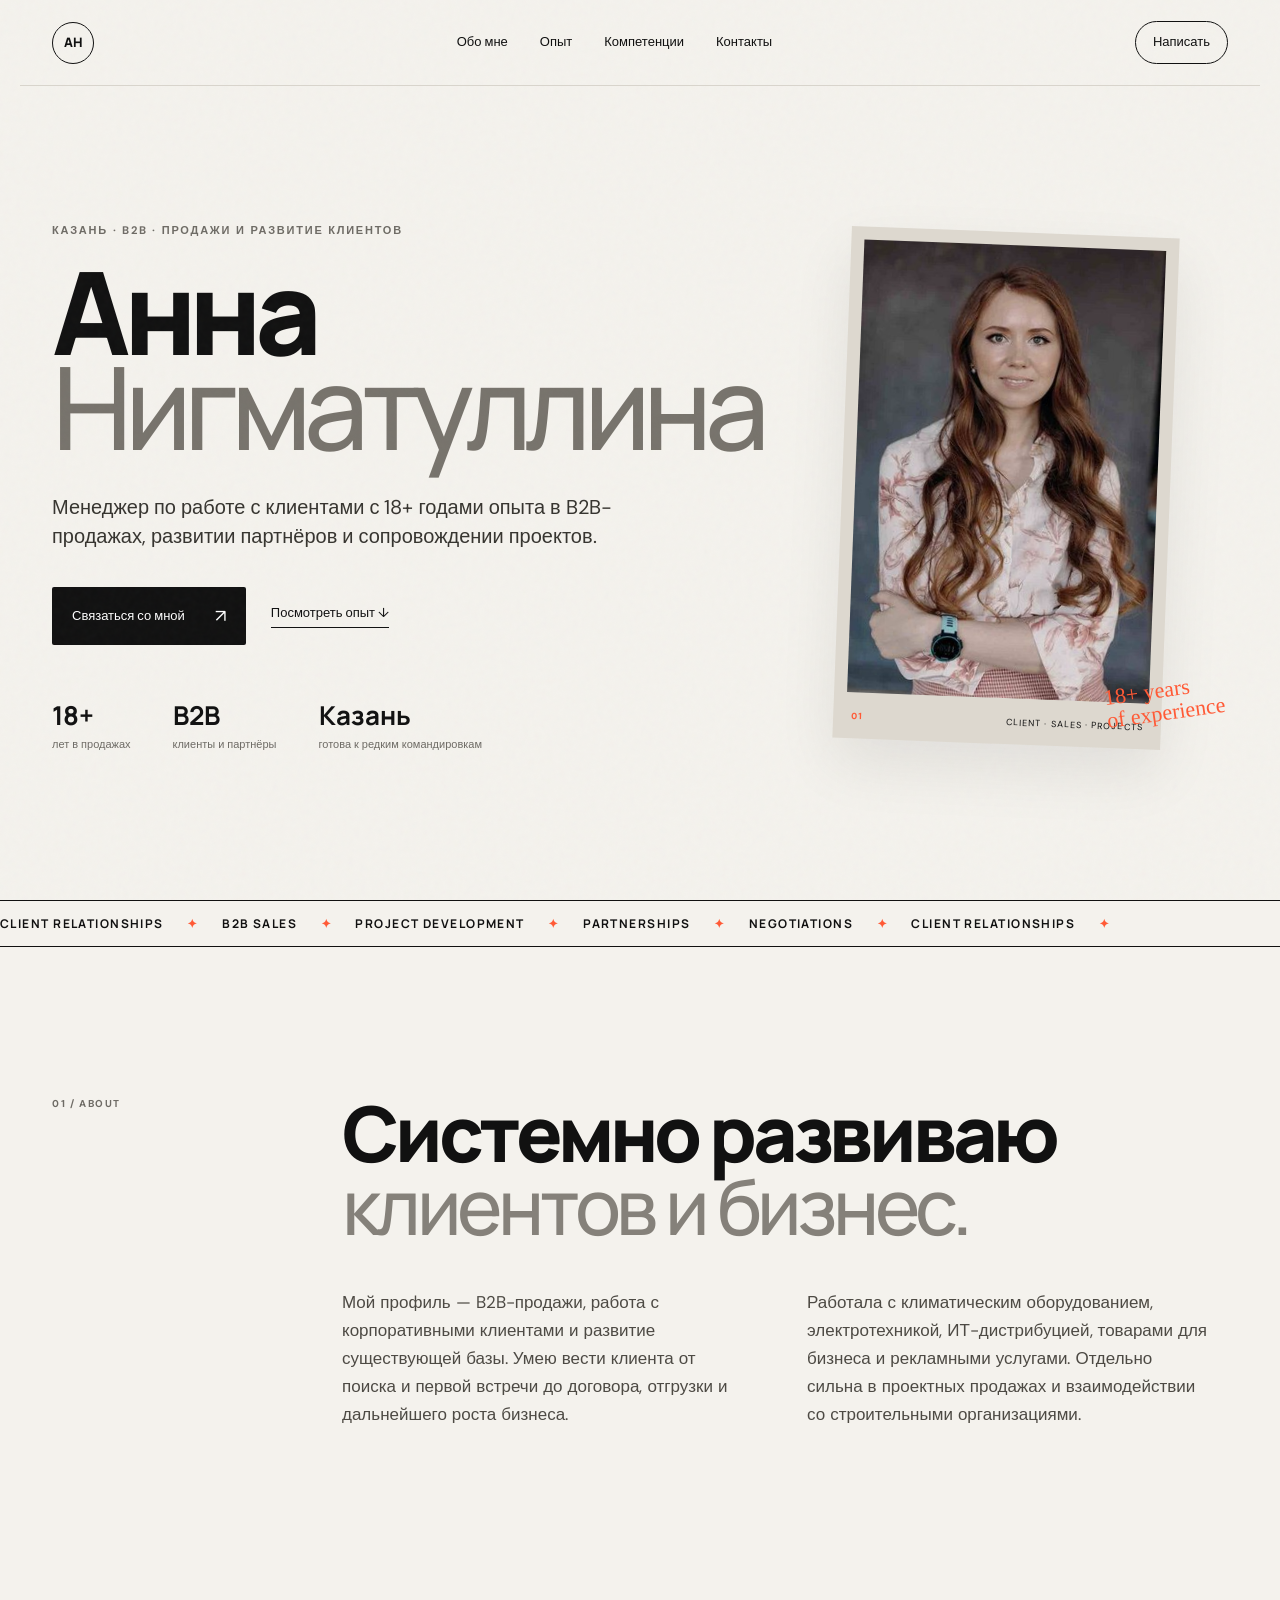
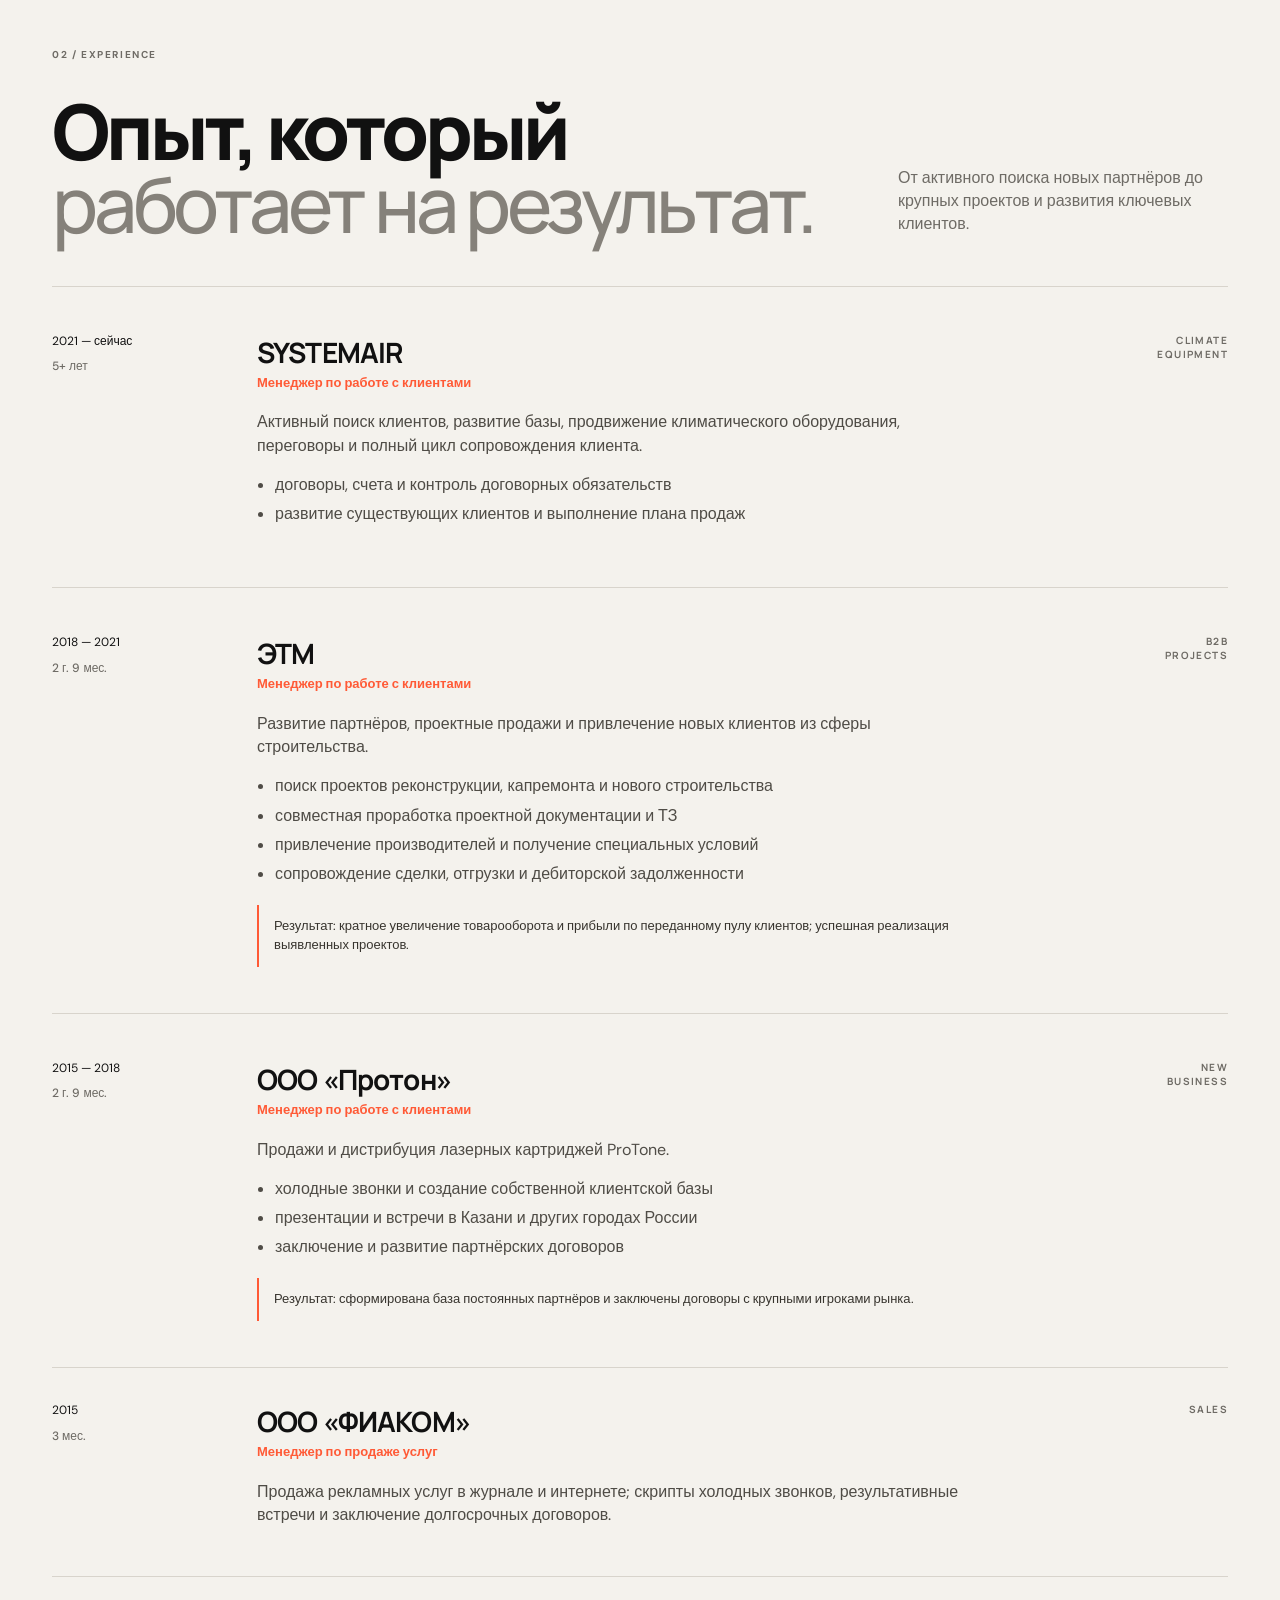
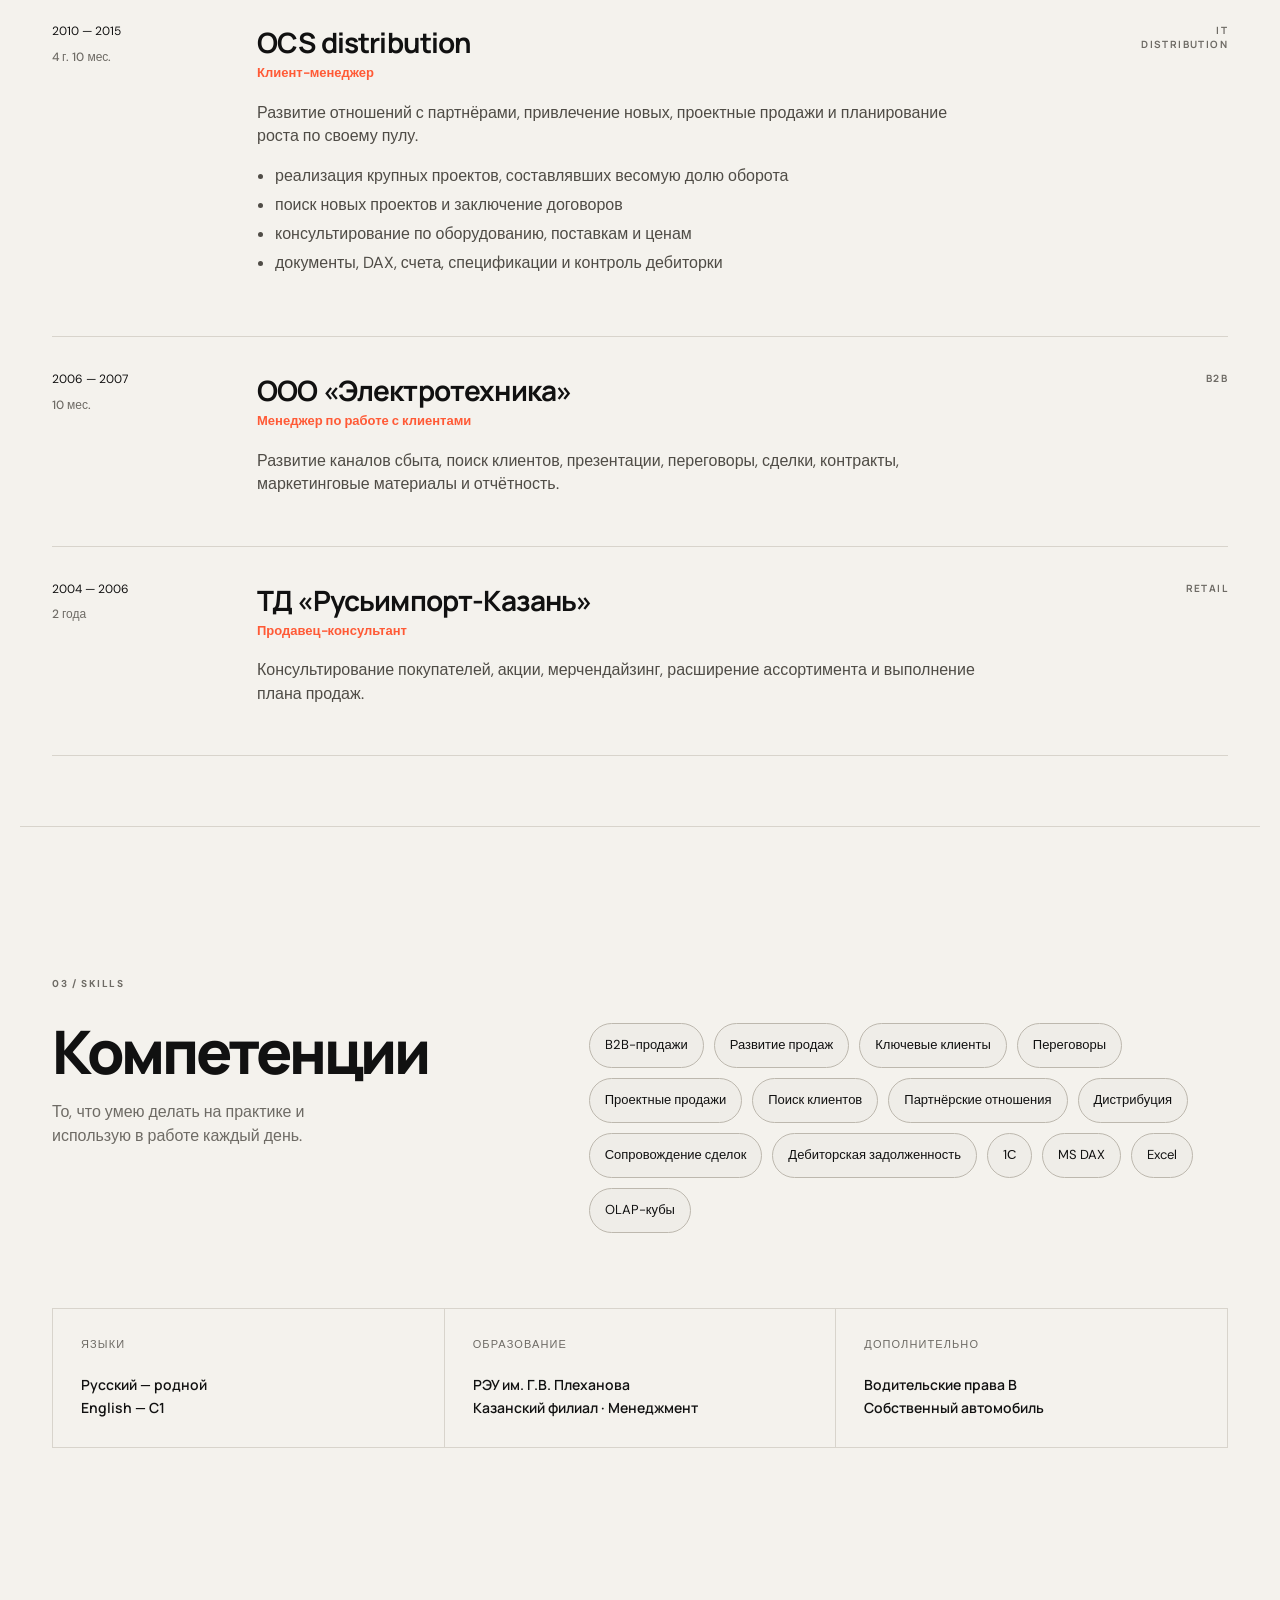
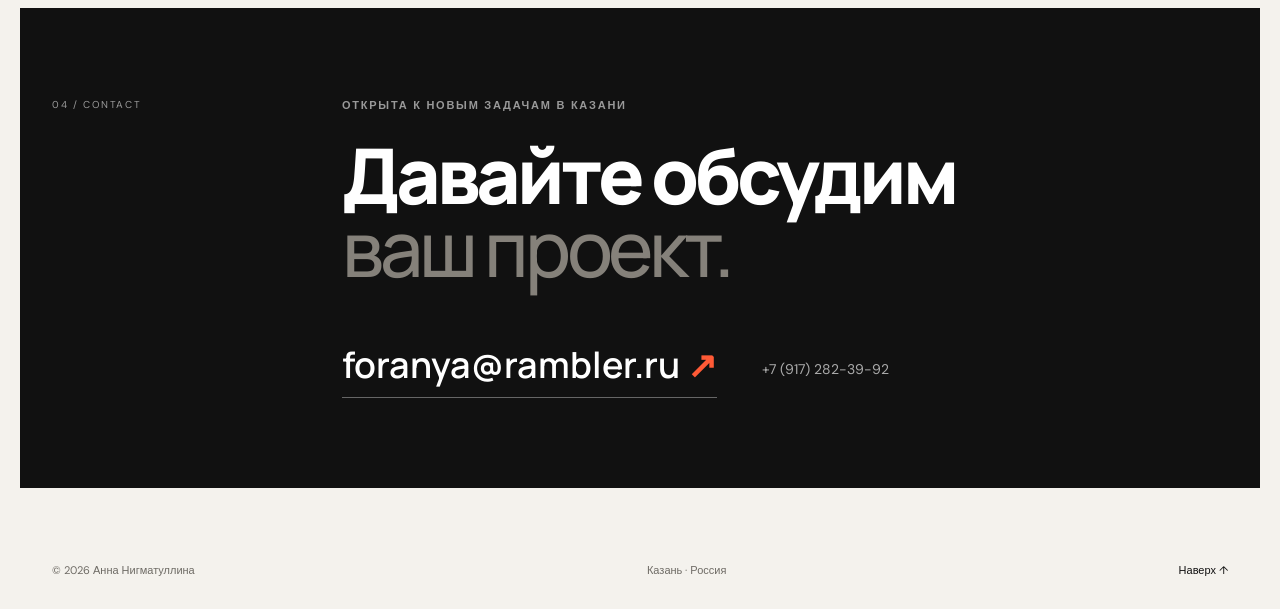
==== commit 271d27a1: "Deploy personal profile page" ====
--- a/index.html
+++ b/index.html
@@ -1,466 +1,164 @@
-<!DOCTYPE html>
+<!doctype html>
 <html lang="ru">
 <head>
-    <meta charset="UTF-8">
-    <meta name="viewport" content="width=device-width, initial-scale=1.0">
-    <title>Анна Нигматуллина — AI-архитектор</title>
-    <style>
-        :root {
-            --bg: #0e1116;
-            --bg-soft: #161b23;
-            --card: #161b23;
-            --line: #2a323d;
-            --text: #e8edf5;
-            --muted: #98a4b6;
-            --accent: #4f9cf9;
-            --accent-soft: rgba(79, 156, 249, 0.14);
-            --shadow: 0 10px 30px rgba(0, 0, 0, 0.45);
-        }
-        * {
-            box-sizing: border-box;
-        }
-        body {
-            margin: 0;
-            background: var(--bg);
-            color: var(--text);
-            font-family: -apple-system, BlinkMacSystemFont, "Segoe UI", Roboto, "Helvetica Neue", Arial, sans-serif;
-            line-height: 1.55;
-            transition: background 0.3s ease, color 0.3s ease;
-        }
-        .wrap {
-            max-width: 900px;
-            margin: 0 auto;
-            padding: 28px 20px 70px;
-        }
-
-        /* Header */
-        .hero {
-            position: relative;
-            display: flex;
-            gap: 28px;
-            align-items: center;
-            background: var(--card);
-            border: 1px solid var(--line);
-            border-radius: 20px;
-            padding: 26px;
-            box-shadow: var(--shadow);
-        }
-        .avatar {
-            flex: 0 0 auto;
-            width: 180px;
-            height: 180px;
-            border-radius: 50%;
-            object-fit: cover;
-            border: 3px solid var(--accent);
-            padding: 3px;
-            background: var(--bg-soft);
-        }
-        .hero h1 {
-            margin: 0 0 4px;
-            font-size: 28px;
-            letter-spacing: 0.2px;
-        }
-        .birth {
-            color: var(--muted);
-            font-size: 14px;
-            margin-bottom: 10px;
-        }
-        .role {
-            display: inline-block;
-            font-size: 16px;
-            font-weight: 600;
-            color: var(--accent);
-            background: var(--accent-soft);
-            border-radius: 999px;
-            padding: 6px 14px;
-            margin-bottom: 14px;
-        }
-        .contacts {
-            display: flex;
-            flex-wrap: wrap;
-            gap: 10px;
-        }
-        .contacts a {
-            display: inline-flex;
-            align-items: center;
-            gap: 8px;
-            text-decoration: none;
-            color: var(--text);
-            font-size: 14px;
-            border: 1px solid var(--line);
-            border-radius: 10px;
-            padding: 7px 12px;
-            background: var(--bg-soft);
-            transition: all 0.2s ease;
-        }
-        .contacts a:hover {
-            border-color: var(--accent);
-            color: var(--accent);
-        }
-
-        /* Sections */
-        section {
-            margin-top: 38px;
-        }
-        h2 {
-            font-size: 20px;
-            margin: 0 0 22px;
-            padding-bottom: 10px;
-            border-bottom: 1px solid var(--line);
-        }
-        h2 span {
-            color: var(--accent);
-        }
-
-        /* Timeline */
-        .tl {
-            position: relative;
-            margin-left: 74px;
-        }
-        .tl::before {
-            content: "";
-            position: absolute;
-            left: 0;
-            top: -18px;
-            bottom: 14px;
-            width: 2px;
-            background: linear-gradient(180deg, var(--line), var(--accent) 12%, var(--line));
-        }
-        .item {
-            position: relative;
-            padding: 0 0 26px 26px;
-        }
-        .item:last-child {
-            padding-bottom: 0;
-        }
-        .item .dot {
-            position: absolute;
-            left: -7px;
-            top: auto;
-            bottom: 20px;
-            width: 14px;
-            height: 14px;
-            border-radius: 50%;
-            background: var(--accent);
-            border: 3px solid var(--bg);
-            box-shadow: 0 0 0 3px var(--accent-soft);
-        }
-        .item:last-child .dot {
-            bottom: -6px;
-        }
-        .item .year {
-            position: absolute;
-            left: -74px;
-            top: auto;
-            bottom: 16px;
-            width: 60px;
-            text-align: right;
-            font-size: 14px;
-            font-weight: 700;
-            color: var(--accent);
-        }
-        .item:last-child .year {
-            bottom: -10px;
-        }
-        .card {
-            background: var(--card);
-            border: 1px solid var(--line);
-            border-radius: 14px;
-            padding: 14px 16px;
-            box-shadow: var(--shadow);
-            transition: transform 0.2s ease, border-color 0.2s ease;
-        }
-        .card:hover {
-            transform: translateY(-2px);
-            border-color: var(--accent);
-        }
-        .card .t {
-            font-weight: 650;
-            font-size: 16px;
-        }
-        .card .org {
-            color: var(--accent);
-            font-size: 14px;
-            margin-top: 3px;
-        }
-        .card .desc {
-            font-size: 14px;
-            margin-top: 6px;
-            color: var(--muted);
-        }
-        .card .desc ul {
-            margin: 4px 0 0;
-            padding-left: 20px;
-        }
-        .card .desc li {
-            margin-bottom: 2px;
-        }
-        .tags {
-            display: flex;
-            flex-wrap: wrap;
-            gap: 6px;
-            margin-top: 8px;
-        }
-        .tags span {
-            background: var(--accent-soft);
-            color: var(--accent);
-            border-radius: 999px;
-            padding: 2px 10px;
-            font-size: 12px;
-            font-weight: 500;
-        }
-
-        @media (max-width: 600px) {
-            .hero {
-                flex-direction: column;
-                text-align: center;
-            }
-            .avatar {
-                width: 120px;
-                height: 120px;
-            }
-            .contacts {
-                justify-content: center;
-            }
-            .tl {
-                margin-left: 50px;
-            }
-            .item .year {
-                left: -50px;
-                width: 40px;
-                font-size: 12px;
-            }
-        }
-    </style>
+  <meta charset="utf-8">
+  <meta name="viewport" content="width=device-width, initial-scale=1">
+  <meta name="description" content="Анна Нигматуллина — B2B продажи, развитие клиентов и проектов, Казань.">
+  <meta name="theme-color" content="#111111">
+  <title>Анна Нигматуллина — B2B Sales · Казань</title>
+  <link rel="preconnect" href="https://fonts.googleapis.com">
+  <link rel="preconnect" href="https://fonts.gstatic.com" crossorigin>
+  <link href="https://fonts.googleapis.com/css2?family=DM+Sans:wght@400;500;600;700&family=Manrope:wght@500;600;700;800&display=swap" rel="stylesheet">
+  <link rel="stylesheet" href="styles.css">
 </head>
 <body>
+  <div class="grain"></div>
+  <header class="nav wrap">
+    <a class="brand" href="#top">АН</a>
+    <nav>
+      <a href="#about">Обо мне</a>
+      <a href="#experience">Опыт</a>
+      <a href="#skills">Компетенции</a>
+      <a href="#contact">Контакты</a>
+    </nav>
+    <a class="nav-cta" href="mailto:foranya@rambler.ru">Написать</a>
+  </header>
 
-    <div class="wrap">
+  <main id="top">
+    <section class="hero wrap">
+      <div class="hero-copy">
+        <p class="eyebrow">КАЗАНЬ · B2B · ПРОДАЖИ И РАЗВИТИЕ КЛИЕНТОВ</p>
+        <h1>Анна<br><span>Нигматуллина</span></h1>
+        <p class="lead">Менеджер по работе с клиентами с 18+ годами опыта в B2B-продажах, развитии партнёров и сопровождении проектов.</p>
+        <div class="hero-actions">
+          <a class="button button-dark" href="mailto:foranya@rambler.ru">Связаться со мной <span>↗</span></a>
+          <a class="text-link" href="#experience">Посмотреть опыт <span>↓</span></a>
+        </div>
+        <div class="facts">
+          <div><strong>18+</strong><span>лет в продажах</span></div>
+          <div><strong>B2B</strong><span>клиенты и партнёры</span></div>
+          <div><strong>Казань</strong><span>готова к редким командировкам</span></div>
+        </div>
+      </div>
+      <div class="hero-photo-wrap">
+        <div class="photo-card">
+          <img src="assets/anna-nigmatullina.png" alt="Анна Нигматуллина">
+          <div class="photo-label"><span>01</span> CLIENT · SALES · PROJECTS</div>
+        </div>
+        <div class="scribble">18+ years<br>of experience</div>
+      </div>
+    </section>
 
-        <!-- ===== HEADER ===== -->
-        <header class="hero">
-            <!-- ЗДЕСЬ ВАШЕ ФОТО: замените photo.jpg на имя вашего файла -->
-            <img src="photo.jpg" alt="Анна Нигматуллина" class="avatar">
-            <div>
-                <h1>Анна Нигматуллина</h1>
-                <div class="birth">25.11.1985, Столбище</div>
-                <div class="role">AI-архитектор • ML-инженер</div>
-                <div class="contacts">
-                    <a href="tel:+79172823992">📞 +7 (917) 282-39-92</a>
-                    <a href="mailto:foranya@rambler.ru">✉️ foranya@rambler.ru</a>
-                    <a href="https://github.com/Anna-Nig" target="_blank">🐙 GitHub</a>
-                </div>
-            </div>
-        </header>
+    <section class="ticker"><div>CLIENT RELATIONSHIPS <i>✦</i> B2B SALES <i>✦</i> PROJECT DEVELOPMENT <i>✦</i> PARTNERSHIPS <i>✦</i> NEGOTIATIONS <i>✦</i> CLIENT RELATIONSHIPS <i>✦</i></div></section>
 
-        <!-- ===== ОПЫТ РАБОТЫ ===== -->
-        <section>
-            <h2>Опыт работы</h2>
-            <div class="tl">
+    <section id="about" class="section wrap two-col">
+      <div class="section-index">01 / ABOUT</div>
+      <div>
+        <h2>Системно развиваю<br><em>клиентов и бизнес.</em></h2>
+        <div class="about-grid">
+          <p>Мой профиль — B2B-продажи, работа с корпоративными клиентами и развитие существующей базы. Умею вести клиента от поиска и первой встречи до договора, отгрузки и дальнейшего роста бизнеса.</p>
+          <p>Работала с климатическим оборудованием, электротехникой, ИТ-дистрибуцией, товарами для бизнеса и рекламными услугами. Отдельно сильна в проектных продажах и взаимодействии со строительными организациями.</p>
+        </div>
+      </div>
+    </section>
 
-                <!-- SYSTEMAIR -->
-                <div class="item">
-                    <div class="dot"></div>
-                    <div class="year">2021 — н.в.</div>
-                    <div class="card">
-                        <div class="t">Менеджер по работе с клиентами</div>
-                        <div class="org">SYSTEMAIR</div>
-                        <div class="desc">
-                            <ul>
-                                <li><strong>Аналитика и сегментация клиентской базы</strong> — выделение групп с наибольшим потенциалом, прогнозы спроса.</li>
-                                <li><strong>Управление данными</strong> — ведение базы в CRM, автоматизация выгрузок и отчётов.</li>
-                                <li><strong>Бизнес-метрики</strong> — выполнение плана продаж, анализ отклонений, корректирующие стратегии.</li>
-                            </ul>
-                        </div>
-                    </div>
-                </div>
+    <section id="experience" class="section wrap">
+      <div class="section-index">02 / EXPERIENCE</div>
+      <div class="experience-head">
+        <h2>Опыт, который<br><em>работает на результат.</em></h2>
+        <p>От активного поиска новых партнёров до крупных проектов и развития ключевых клиентов.</p>
+      </div>
+      <div class="timeline">
+        <article class="job current">
+          <div class="job-meta"><span>2021 — сейчас</span><b>5+ лет</b></div>
+          <div class="job-main">
+            <h3>SYSTEMAIR</h3><p class="role">Менеджер по работе с клиентами</p>
+            <p>Активный поиск клиентов, развитие базы, продвижение климатического оборудования, переговоры и полный цикл сопровождения клиента.</p>
+            <ul><li>договоры, счета и контроль договорных обязательств</li><li>развитие существующих клиентов и выполнение плана продаж</li></ul>
+          </div>
+          <div class="job-tag">CLIMATE<br>EQUIPMENT</div>
+        </article>
 
-                <!-- ЭТМ -->
-                <div class="item">
-                    <div class="dot"></div>
-                    <div class="year">2018 — 2021</div>
-                    <div class="card">
-                        <div class="t">Менеджер по работе с клиентами</div>
-                        <div class="org">ЭТМ, компания</div>
-                        <div class="desc">
-                            <ul>
-                                <li><strong>Работа с проектами</strong> — анализ документации, выявление потребностей на ранних стадиях.</li>
-                                <li><strong>Мониторинг и прогнозирование</strong> — отслеживание реализации проектов, прогноз объёмов закупок.</li>
-                                <li><strong>Достижения</strong> — кратное увеличение товарооборота, привлечение новых клиентов с ростом оборота на 30%+.</li>
-                            </ul>
-                        </div>
-                    </div>
-                </div>
+        <article class="job">
+          <div class="job-meta"><span>2018 — 2021</span><b>2 г. 9 мес.</b></div>
+          <div class="job-main">
+            <h3>ЭТМ</h3><p class="role">Менеджер по работе с клиентами</p>
+            <p>Развитие партнёров, проектные продажи и привлечение новых клиентов из сферы строительства.</p>
+            <ul><li>поиск проектов реконструкции, капремонта и нового строительства</li><li>совместная проработка проектной документации и ТЗ</li><li>привлечение производителей и получение специальных условий</li><li>сопровождение сделки, отгрузки и дебиторской задолженности</li></ul>
+            <div class="result">Результат: кратное увеличение товарооборота и прибыли по переданному пулу клиентов; успешная реализация выявленных проектов.</div>
+          </div>
+          <div class="job-tag">B2B<br>PROJECTS</div>
+        </article>
 
-                <!-- ООО "Протон" -->
-                <div class="item">
-                    <div class="dot"></div>
-                    <div class="year">2015 — 2018</div>
-                    <div class="card">
-                        <div class="t">Менеджер по работе с клиентами</div>
-                        <div class="org">ООО «Протон»</div>
-                        <div class="desc">
-                            <ul>
-                                <li><strong>Построение базы данных партнёров</strong> — структурированная база с полным профилем контрагентов.</li>
-                                <li><strong>Анализ эффективности</strong> — A/B-тестирование скриптов и подходов к продажам.</li>
-                                <li><strong>Достижения</strong> — подписание договоров с крупными игроками, увеличение доли компании на 15%.</li>
-                            </ul>
-                        </div>
-                    </div>
-                </div>
+        <article class="job">
+          <div class="job-meta"><span>2015 — 2018</span><b>2 г. 9 мес.</b></div>
+          <div class="job-main">
+            <h3>ООО «Протон»</h3><p class="role">Менеджер по работе с клиентами</p>
+            <p>Продажи и дистрибуция лазерных картриджей ProTone.</p>
+            <ul><li>холодные звонки и создание собственной клиентской базы</li><li>презентации и встречи в Казани и других городах России</li><li>заключение и развитие партнёрских договоров</li></ul>
+            <div class="result">Результат: сформирована база постоянных партнёров и заключены договоры с крупными игроками рынка.</div>
+          </div>
+          <div class="job-tag">NEW<br>BUSINESS</div>
+        </article>
 
-                <!-- OCS distribution -->
-                <div class="item">
-                    <div class="dot"></div>
-                    <div class="year">2010 — 2015</div>
-                    <div class="card">
-                        <div class="t">Клиент-менеджер</div>
-                        <div class="org">OCS distribution</div>
-                        <div class="desc">
-                            <ul>
-                                <li><strong>Работа с большими данными</strong> — система DAX (резервирование, отгрузки, остатки), построение отчётов.</li>
-                                <li><strong>Прогнозирование и планирование</strong> — планы продаж на основе исторических данных и трендов.</li>
-                                <li><strong>Достижения</strong> — привлечение крупных проектов (&gt;20% оборота), внедрение системы отслеживания дебиторской задолженности.</li>
-                            </ul>
-                        </div>
-                    </div>
-                </div>
+        <article class="job compact">
+          <div class="job-meta"><span>2015</span><b>3 мес.</b></div>
+          <div class="job-main"><h3>ООО «ФИАКОМ»</h3><p class="role">Менеджер по продаже услуг</p><p>Продажа рекламных услуг в журнале и интернете; скрипты холодных звонков, результативные встречи и заключение долгосрочных договоров.</p></div>
+          <div class="job-tag">SALES</div>
+        </article>
 
-                <!-- ООО "Электротехника" -->
-                <div class="item">
-                    <div class="dot"></div>
-                    <div class="year">2006 — 2007</div>
-                    <div class="card">
-                        <div class="t">Менеджер по работе с клиентами</div>
-                        <div class="org">ООО «Электротехника»</div>
-                        <div class="desc">
-                            <ul>
-                                <li><strong>Анализ каналов сбыта</strong> — оценка эффективности, оптимизация ассортимента на основе статистики продаж.</li>
-                                <li><strong>Формирование отчётности</strong> — ведение детальной отчётности в Excel, выявление проблемных зон.</li>
-                            </ul>
-                        </div>
-                    </div>
-                </div>
+        <article class="job">
+          <div class="job-meta"><span>2010 — 2015</span><b>4 г. 10 мес.</b></div>
+          <div class="job-main"><h3>OCS distribution</h3><p class="role">Клиент-менеджер</p><p>Развитие отношений с партнёрами, привлечение новых, проектные продажи и планирование роста по своему пулу.</p><ul><li>реализация крупных проектов, составлявших весомую долю оборота</li><li>поиск новых проектов и заключение договоров</li><li>консультирование по оборудованию, поставкам и ценам</li><li>документы, DAX, счета, спецификации и контроль дебиторки</li></ul></div>
+          <div class="job-tag">IT<br>DISTRIBUTION</div>
+        </article>
 
-                <!-- ООО "ТД "Русьимпорт-Казань" -->
-                <div class="item">
-                    <div class="dot"></div>
-                    <div class="year">2004 — 2006</div>
-                    <div class="card">
-                        <div class="t">Продавец-консультант</div>
-                        <div class="org">ООО «ТД «Русьимпорт-Казань»</div>
-                        <div class="desc">
-                            <ul>
-                                <li><strong>Мерчендайзинг и ассортиментная аналитика</strong> — анализ продаж по SKU, расширение ассортимента на основе данных о спросе.</li>
-                            </ul>
-                        </div>
-                    </div>
-                </div>
+        <article class="job compact">
+          <div class="job-meta"><span>2006 — 2007</span><b>10 мес.</b></div>
+          <div class="job-main"><h3>ООО «Электротехника»</h3><p class="role">Менеджер по работе с клиентами</p><p>Развитие каналов сбыта, поиск клиентов, презентации, переговоры, сделки, контракты, маркетинговые материалы и отчётность.</p></div>
+          <div class="job-tag">B2B</div>
+        </article>
 
-            </div>
-        </section>
+        <article class="job compact last">
+          <div class="job-meta"><span>2004 — 2006</span><b>2 года</b></div>
+          <div class="job-main"><h3>ТД «Русьимпорт-Казань»</h3><p class="role">Продавец-консультант</p><p>Консультирование покупателей, акции, мерчендайзинг, расширение ассортимента и выполнение плана продаж.</p></div>
+          <div class="job-tag">RETAIL</div>
+        </article>
+      </div>
+    </section>
 
-        <!-- ===== ПРОЕКТЫ ===== -->
-        <section>
-            <h2>Проекты</h2>
+    <section id="skills" class="section wrap skills-section">
+      <div class="section-index">03 / SKILLS</div>
+      <div class="skills-layout">
+        <div>
+          <h2>Компетенции</h2>
+          <p class="muted">То, что умею делать на практике и использую в работе каждый день.</p>
+        </div>
+        <div class="skill-cloud">
+          <span>B2B-продажи</span><span>Развитие продаж</span><span>Ключевые клиенты</span><span>Переговоры</span><span>Проектные продажи</span><span>Поиск клиентов</span><span>Партнёрские отношения</span><span>Дистрибуция</span><span>Сопровождение сделок</span><span>Дебиторская задолженность</span><span>1С</span><span>MS DAX</span><span>Excel</span><span>OLAP-кубы</span>
+        </div>
+      </div>
+      <div class="mini-cards">
+        <div><span>Языки</span><strong>Русский — родной<br>English — C1</strong></div>
+        <div><span>Образование</span><strong>РЭУ им. Г.В. Плеханова<br>Казанский филиал · Менеджмент</strong></div>
+        <div><span>Дополнительно</span><strong>Водительские права B<br>Собственный автомобиль</strong></div>
+      </div>
+    </section>
 
-            <div class="item" style="margin-left:0; padding-left:0;">
-                <div class="card" style="margin-bottom:16px;">
-                    <div class="t">🔄 Прогнозирование оттока клиентов (Customer Churn)</div>
-                    <div class="org">Дипломный проект</div>
-                    <div class="tags">
-                        <span>ML</span>
-                        <span>REST API</span>
-                        <span>Docker</span>
-                    </div>
-                    <div class="desc">
-                        <p><strong>Архитектура ИИ-системы полного цикла:</strong> ETL-пайплайн → обучение модели → Feature Store → потоковая обработка → REST API.</p>
-                        <ul>
-                            <li>Спроектирована сквозная архитектура для прогнозирования оттока.</li>
-                            <li>Реализованы ETL-процессы, потоковая обработка и REST API.</li>
-                            <li>Разработана документация, приближенная к production-стандартам.</li>
-                        </ul>
-                        <a href="https://github.com/Anna-Nig/Customer-Churn-Prediction-ML--" target="_blank" style="color:var(--accent);">🔗 Репозиторий</a>
-                    </div>
-                </div>
+    <section id="contact" class="contact wrap">
+      <div class="contact-note">04 / CONTACT</div>
+      <div>
+        <p class="eyebrow">ОТКРЫТА К НОВЫМ ЗАДАЧАМ В КАЗАНИ</p>
+        <h2>Давайте обсудим<br><em>ваш проект.</em></h2>
+        <div class="contact-row">
+          <a class="contact-mail" href="mailto:foranya@rambler.ru">foranya@rambler.ru <span>↗</span></a>
+          <a class="contact-phone" href="tel:+79172823992">+7 (917) 282-39-92</a>
+        </div>
+      </div>
+    </section>
+  </main>
 
-                <div class="card" style="margin-bottom:16px;">
-                    <div class="t">⚡ Потоковая аналитика на Kafka</div>
-                    <div class="org">Система потоковой обработки</div>
-                    <div class="tags">
-                        <span>Kafka</span>
-                        <span>Real-time</span>
-                        <span>ML</span>
-                    </div>
-                    <div class="desc">
-                        <p><strong>Потоковая обработка событий интернет-магазина:</strong> Producer → Kafka → Consumer → аналитика → ML-предсказания → дашборды.</p>
-                        <ul>
-                            <li>Построен пайплайн для обработки событий в реальном времени.</li>
-                            <li>Интегрировано ML-предсказание покупок в потоковый конвейер.</li>
-                            <li>Настроены дашборды для визуализации аналитики в реальном времени.</li>
-                        </ul>
-                        <a href="https://github.com/Anna-Nig/Kafka" target="_blank" style="color:var(--accent);">🔗 Репозиторий</a>
-                    </div>
-                </div>
-
-                <div class="card">
-                    <div class="t">📊 Анализ финансовых данных (RFSD)</div>
-                    <div class="org">Big Data анализ</div>
-                    <div class="tags">
-                        <span>Big Data</span>
-                        <span>PyArrow</span>
-                        <span>Streaming</span>
-                    </div>
-                    <div class="desc">
-                        <p><strong>Анализ большого финансового датасета (554 МБ, 3 млн+ строк):</strong> потоковая загрузка → сокращение данных → статистика → визуализация.</p>
-                        <ul>
-                            <li>Реализована потоковая загрузка больших данных с использованием HTTP-range запросов.</li>
-                            <li>Применены PyArrow и Parquet для эффективной работы с памятью.</li>
-                            <li>Проведён исследовательский анализ с визуализацией ключевых метрик.</li>
-                        </ul>
-                        <a href="https://github.com/Anna-Nig/rfsd-analysis" target="_blank" style="color:var(--accent);">🔗 Репозиторий</a>
-                    </div>
-                </div>
-            </div>
-        </section>
-
-        <!-- ===== КЛЮЧЕВЫЕ НАВЫКИ ===== -->
-        <section>
-            <h2>Ключевые навыки</h2>
-            <div class="card">
-                <ul style="margin:0; padding-left:20px; color:var(--muted);">
-                    <li><strong style="color:var(--text);">Языки программирования:</strong> Python (Pandas, NumPy, Scikit-learn, Matplotlib, Seaborn), SQL (PostgreSQL, PL/pgSQL, MySQL)</li>
-                    <li><strong style="color:var(--text);">Машинное обучение:</strong> Линейная/полиномиальная/логистическая регрессия, кластеризация, SVM, Decision Tree, Random Forest, Gradient Boosting, нейронные сети (NLP, LLM, Computer Vision)</li>
-                    <li><strong style="color:var(--text);">Инженерия данных:</strong> ETL/ELT-пайплайны, Kafka, Pulsar, OLAP-кубы, витрины данных, модели «Звезда» и «Снежинка», нормализация до 3НФ</li>
-                    <li><strong style="color:var(--text);">MLOps и развертывание:</strong> Docker, Docker Compose, Kubernetes, MLFlow, FastAPI, Flask, Git, CI/CD</li>
-                    <li><strong style="color:var(--text);">Аналитика и статистика:</strong> A/B-тестирование, построение гипотез, автотестирование, статистический анализ, визуализация</li>
-                    <li><strong style="color:var(--text);">Инструменты:</strong> Excel (продвинутый), 1С, MS DAX</li>
-                </ul>
-            </div>
-        </section>
-
-        <!-- ===== ОБРАЗОВАНИЕ ===== -->
-        <section>
-            <h2>Образование</h2>
-            <div class="card" style="margin-bottom:12px;">
-                <div class="t">Профессиональная переподготовка «Архитектор в области ИИ»</div>
-                <div class="org">Университет Иннополис (2026)</div>
-            </div>
-            <div class="card">
-                <div class="t">Специальность «Менеджмент организации», «Менеджмент торговых предприятий»</div>
-                <div class="org">Российский государственный торгово-экономический университет, Казань (2007)</div>
-            </div>
-        </section>
-
-        <!-- ===== СЕРТИФИКАТЫ ===== -->
-        <section>
-            <h2>Сертификаты</h2>
-            <div class="card">
-                <div class="t">Английский язык, уровень C1 (Продвинутый)</div>
-            </div>
-        </section>
-
-    </div>
-
+  <footer class="wrap footer"><span>© 2026 Анна Нигматуллина</span><span>Казань · Россия</span><a href="#top">Наверх ↑</a></footer>
+  <script src="script.js"></script>
 </body>
 </html>
--- a/styles.css
+++ b/styles.css
@@ -0,0 +1,4 @@
+:root{--bg:#f4f2ed;--ink:#111;--muted:#6e6b65;--line:#d8d4cc;--accent:#ff5a36;--card:#e9e5dd;--max:1240px}
+*{box-sizing:border-box}html{scroll-behavior:smooth}body{margin:0;background:var(--bg);color:var(--ink);font-family:'DM Sans',Arial,sans-serif;line-height:1.45}.grain{position:fixed;inset:0;pointer-events:none;opacity:.035;background-image:url("data:image/svg+xml,%3Csvg viewBox='0 0 180 180' xmlns='http://www.w3.org/2000/svg'%3E%3Cfilter id='n'%3E%3CfeTurbulence type='fractalNoise' baseFrequency='.8' numOctaves='3' stitchTiles='stitch'/%3E%3C/filter%3E%3Crect width='100%25' height='100%25' filter='url(%23n)' opacity='.8'/%3E%3C/svg%3E")}.wrap{max-width:var(--max);margin:auto;padding-left:32px;padding-right:32px}.nav{height:86px;display:flex;align-items:center;justify-content:space-between;border-bottom:1px solid var(--line);position:relative;z-index:2}.brand{font-family:Manrope;font-weight:800;font-size:18px;text-decoration:none;color:var(--ink);border:1.5px solid var(--ink);width:42px;height:42px;display:grid;place-items:center;border-radius:50%}.nav nav{display:flex;gap:32px}.nav a{color:var(--ink);text-decoration:none;font-size:13px}.nav nav a{position:relative}.nav nav a:after{content:'';position:absolute;left:0;right:100%;bottom:-7px;height:1px;background:var(--ink);transition:.25s}.nav nav a:hover:after{right:0}.nav-cta{padding:11px 17px;border:1px solid var(--ink);border-radius:999px}.hero{min-height:calc(100vh - 86px);display:grid;grid-template-columns:1.15fr .85fr;gap:80px;align-items:center;padding-top:80px;padding-bottom:90px}.eyebrow{font-size:11px;letter-spacing:.16em;font-weight:700;color:var(--muted);margin:0 0 25px}.hero h1{font-family:Manrope,sans-serif;font-size:clamp(62px,9vw,132px);line-height:.83;letter-spacing:-.065em;margin:0 0 38px;font-weight:800}.hero h1 span{font-weight:500;color:#77736c}.lead{font-size:20px;max-width:650px;color:#36342f;line-height:1.45}.hero-actions{display:flex;align-items:center;gap:25px;margin:36px 0 52px}.button{display:inline-flex;gap:30px;align-items:center;text-decoration:none}.button-dark{background:var(--ink);color:#fff;padding:16px 20px;border-radius:2px;font-size:13px}.button-dark span{font-size:18px}.text-link{color:var(--ink);text-decoration:none;font-size:13px;border-bottom:1px solid var(--ink);padding-bottom:4px}.facts{display:flex;gap:42px}.facts div{display:flex;flex-direction:column}.facts strong{font:700 26px Manrope}.facts span{font-size:11px;color:var(--muted);margin-top:4px}.hero-photo-wrap{position:relative;max-width:470px;justify-self:end}.photo-card{background:#ddd8cf;padding:13px 13px 46px;transform:rotate(2.2deg);box-shadow:0 25px 60px #00000014}.photo-card img{width:100%;display:block;aspect-ratio:333/500;object-fit:cover;filter:saturate(.86)}.photo-label{font-size:9px;letter-spacing:.12em;position:absolute;bottom:15px;left:18px;right:18px;display:flex;justify-content:space-between}.photo-label span{color:var(--accent);font-weight:800}.scribble{position:absolute;right:-54px;bottom:20px;font-family:cursive;font-size:22px;line-height:1.05;transform:rotate(-8deg);color:var(--accent)}.ticker{overflow:hidden;border-top:1px solid var(--ink);border-bottom:1px solid var(--ink);padding:14px 0;white-space:nowrap;font:700 12px Manrope;letter-spacing:.12em}.ticker div{display:inline-block;animation:scroll 25s linear infinite}.ticker i{font-style:normal;color:var(--accent);padding:0 20px}@keyframes scroll{to{transform:translateX(-50%)}}.section{padding-top:150px;padding-bottom:70px}.section-index{font-size:10px;letter-spacing:.16em;color:var(--muted);font-weight:700;margin-bottom:32px}.two-col{display:grid;grid-template-columns:220px 1fr;gap:70px}.section h2,.contact h2{font:800 clamp(45px,6vw,78px)/.95 Manrope;letter-spacing:-.055em;margin:0 0 45px}.section h2 em,.contact h2 em{font-style:normal;color:#85817a;font-weight:500}.about-grid{display:grid;grid-template-columns:1fr 1fr;gap:60px;max-width:870px}.about-grid p{font-size:17px;color:#4d4a44;line-height:1.65;margin:0}.experience-head{display:flex;align-items:end;justify-content:space-between;gap:50px}.experience-head p{max-width:330px;color:var(--muted);margin-bottom:50px}.timeline{border-top:1px solid var(--line)}.job{display:grid;grid-template-columns:150px 1fr 150px;gap:55px;padding:46px 0;border-bottom:1px solid var(--line)}.job-meta{display:flex;flex-direction:column;gap:8px;font-size:12px}.job-meta b{font-weight:500;color:var(--muted)}.job h3{font:700 28px Manrope;margin:0 0 3px;letter-spacing:-.03em}.role{margin:0 0 18px;color:var(--accent);font-size:13px;font-weight:700}.job-main>p:not(.role){color:#4f4c46;max-width:720px}.job ul{padding-left:18px;color:#4f4c46}.job li{margin:6px 0}.job-tag{font:700 10px/1.4 Manrope;letter-spacing:.14em;color:var(--muted);text-align:right}.result{border-left:2px solid var(--accent);padding:12px 0 12px 15px;margin-top:20px;font-size:13px;color:#38352f}.compact{padding-top:34px;padding-bottom:34px}.skills-section{border-top:1px solid var(--line)}.skills-layout{display:grid;grid-template-columns:1fr 1.4fr;gap:80px}.skills-layout h2{font-size:60px;margin-bottom:20px}.muted{color:var(--muted);max-width:330px}.skill-cloud{display:flex;flex-wrap:wrap;gap:10px;align-content:start}.skill-cloud span{border:1px solid #bdb8ae;padding:12px 15px;border-radius:999px;font-size:13px;background:#efede8}.mini-cards{display:grid;grid-template-columns:repeat(3,1fr);gap:1px;background:var(--line);margin-top:75px;border:1px solid var(--line)}.mini-cards>div{background:var(--bg);padding:28px;min-height:130px}.mini-cards span{display:block;color:var(--muted);font-size:11px;letter-spacing:.1em;text-transform:uppercase;margin-bottom:20px}.mini-cards strong{font:600 14px/1.55 Manrope}.contact{margin-top:90px;margin-bottom:50px;padding-top:90px;padding-bottom:90px;background:var(--ink);color:#fff;display:grid;grid-template-columns:220px 1fr;gap:70px}.contact-note{color:#999;font-size:10px;letter-spacing:.16em}.contact .eyebrow{color:#999}.contact h2{margin-bottom:55px}.contact-row{display:flex;align-items:center;gap:45px;flex-wrap:wrap}.contact a{color:#fff;text-decoration:none}.contact-mail{font:600 clamp(22px,3vw,36px) Manrope;border-bottom:1px solid #666;padding-bottom:8px}.contact-mail span{color:var(--accent)}.contact-phone{font-size:14px;color:#aaa!important}.footer{display:flex;justify-content:space-between;padding-top:25px;padding-bottom:30px;color:var(--muted);font-size:11px}.footer a{color:var(--ink);text-decoration:none}.footer a:hover{color:var(--accent)}
+@media(max-width:900px){.hero{grid-template-columns:1fr;gap:50px}.hero-photo-wrap{justify-self:start;max-width:390px}.two-col,.contact{grid-template-columns:1fr;gap:20px}.about-grid,.skills-layout{grid-template-columns:1fr}.experience-head{display:block}.experience-head p{margin-bottom:35px}.job{grid-template-columns:100px 1fr}.job-tag{display:none}.mini-cards{grid-template-columns:1fr}.nav nav{display:none}.scribble{right:-20px}.section{padding-top:100px}}
+@media(max-width:560px){.wrap{padding-left:20px;padding-right:20px}.hero{padding-top:55px}.hero h1{font-size:58px}.lead{font-size:17px}.facts{gap:20px;flex-wrap:wrap}.hero-actions{flex-wrap:wrap}.job{grid-template-columns:1fr;gap:14px}.job-meta{flex-direction:row;justify-content:space-between}.about-grid{gap:25px}.section h2,.contact h2{font-size:46px}.contact{margin-left:20px;margin-right:20px}.footer{gap:15px;flex-wrap:wrap}}
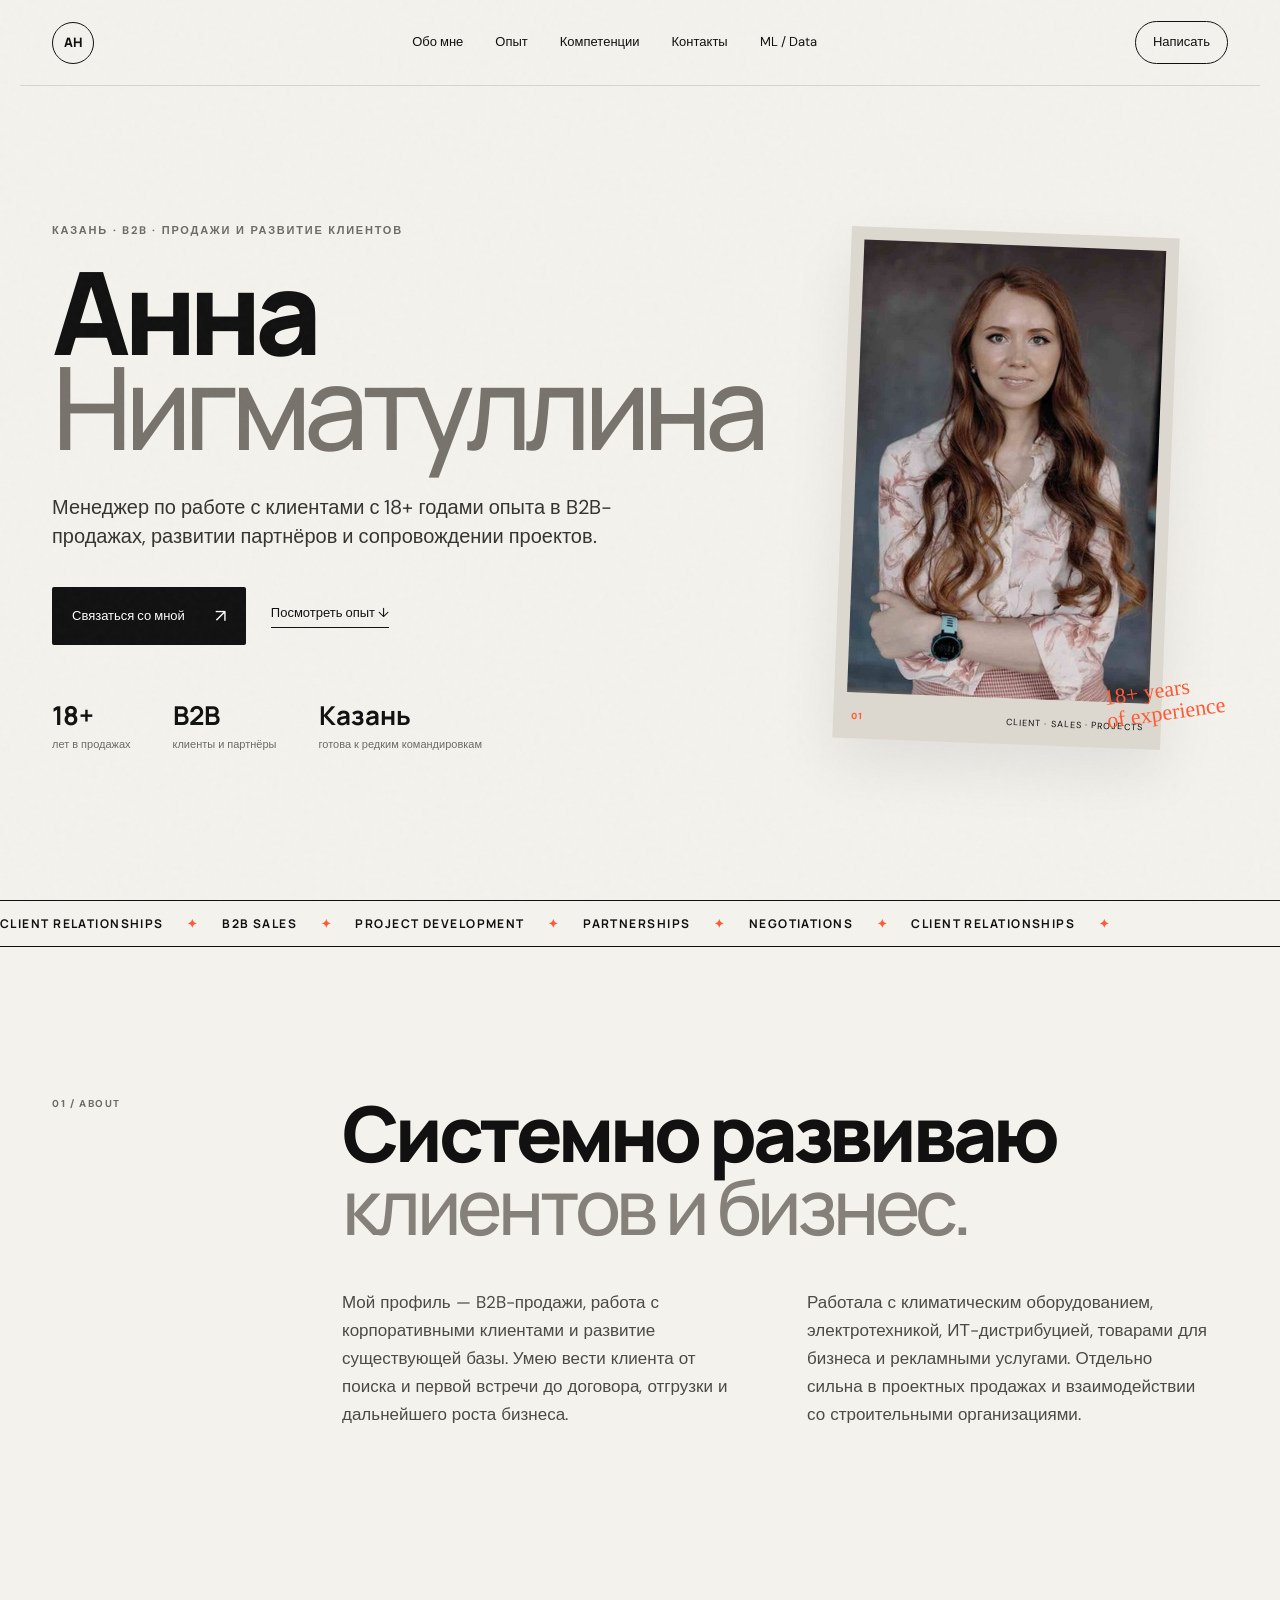
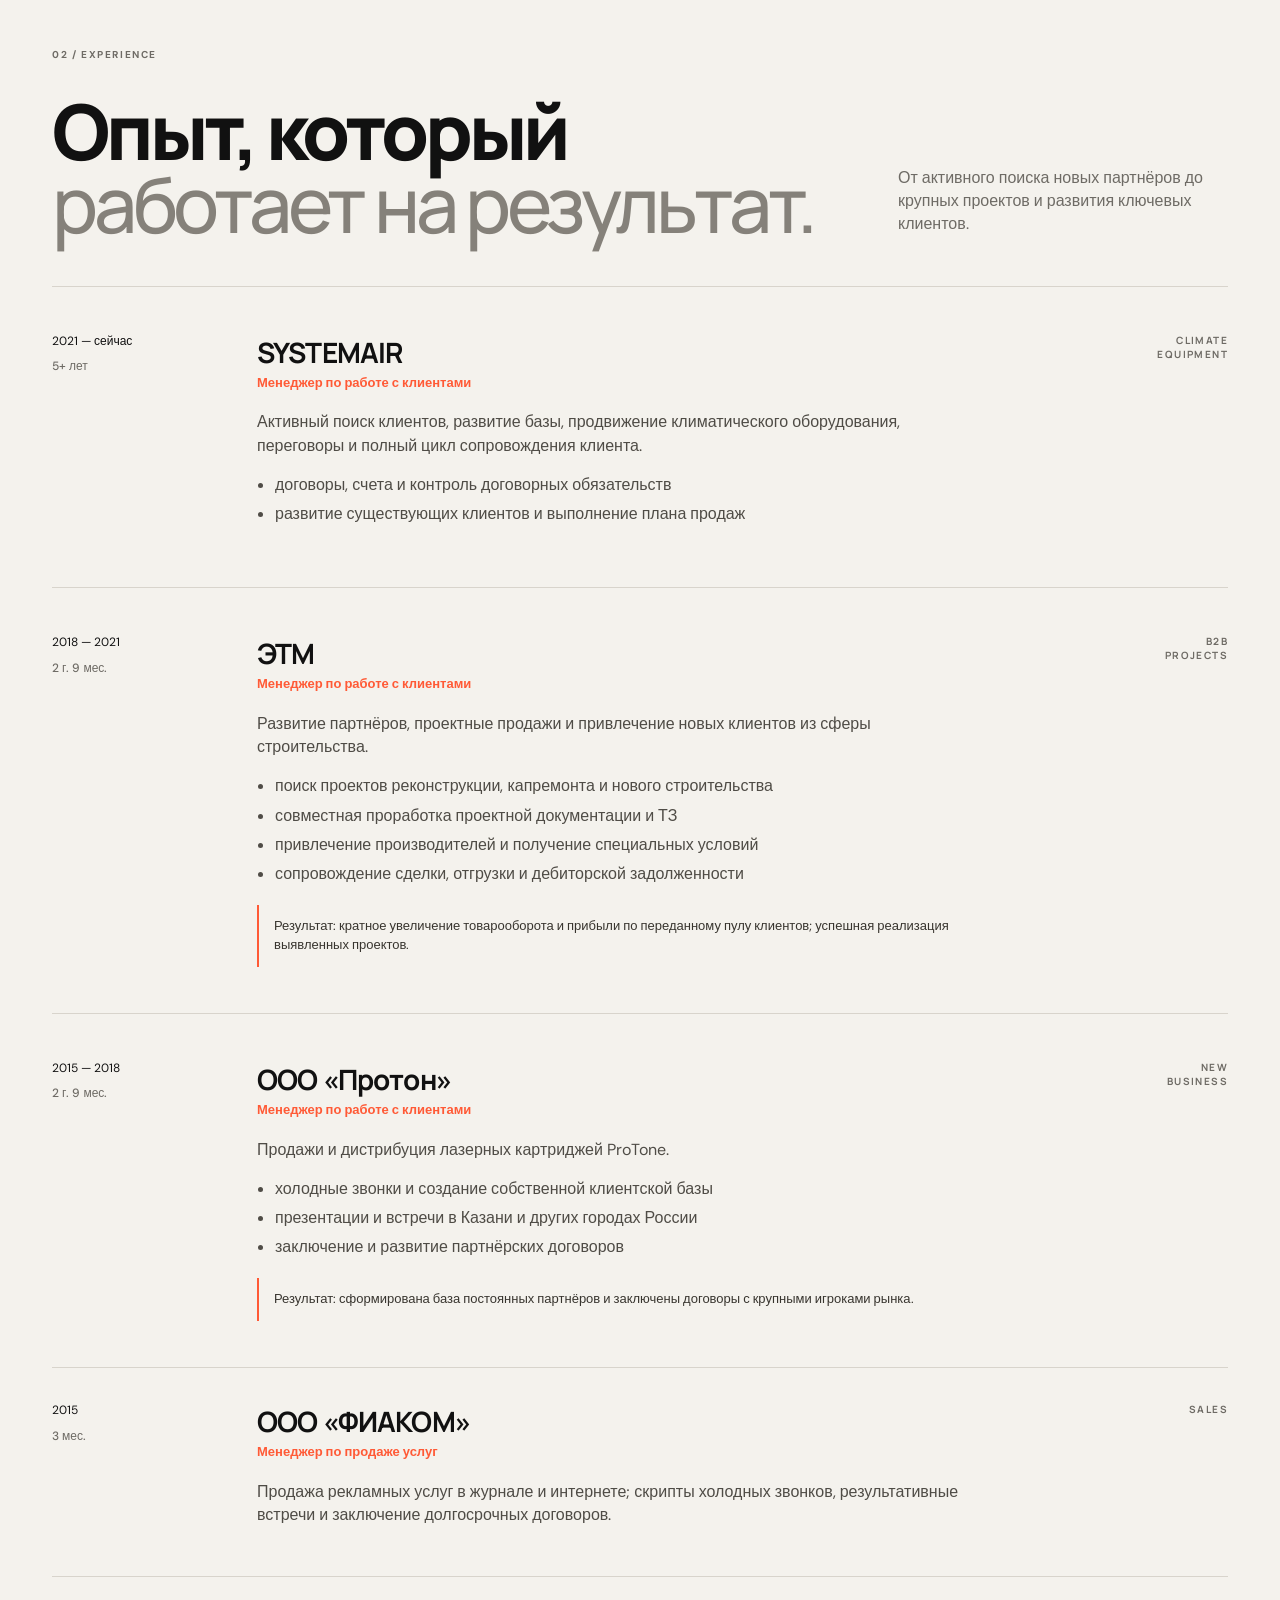
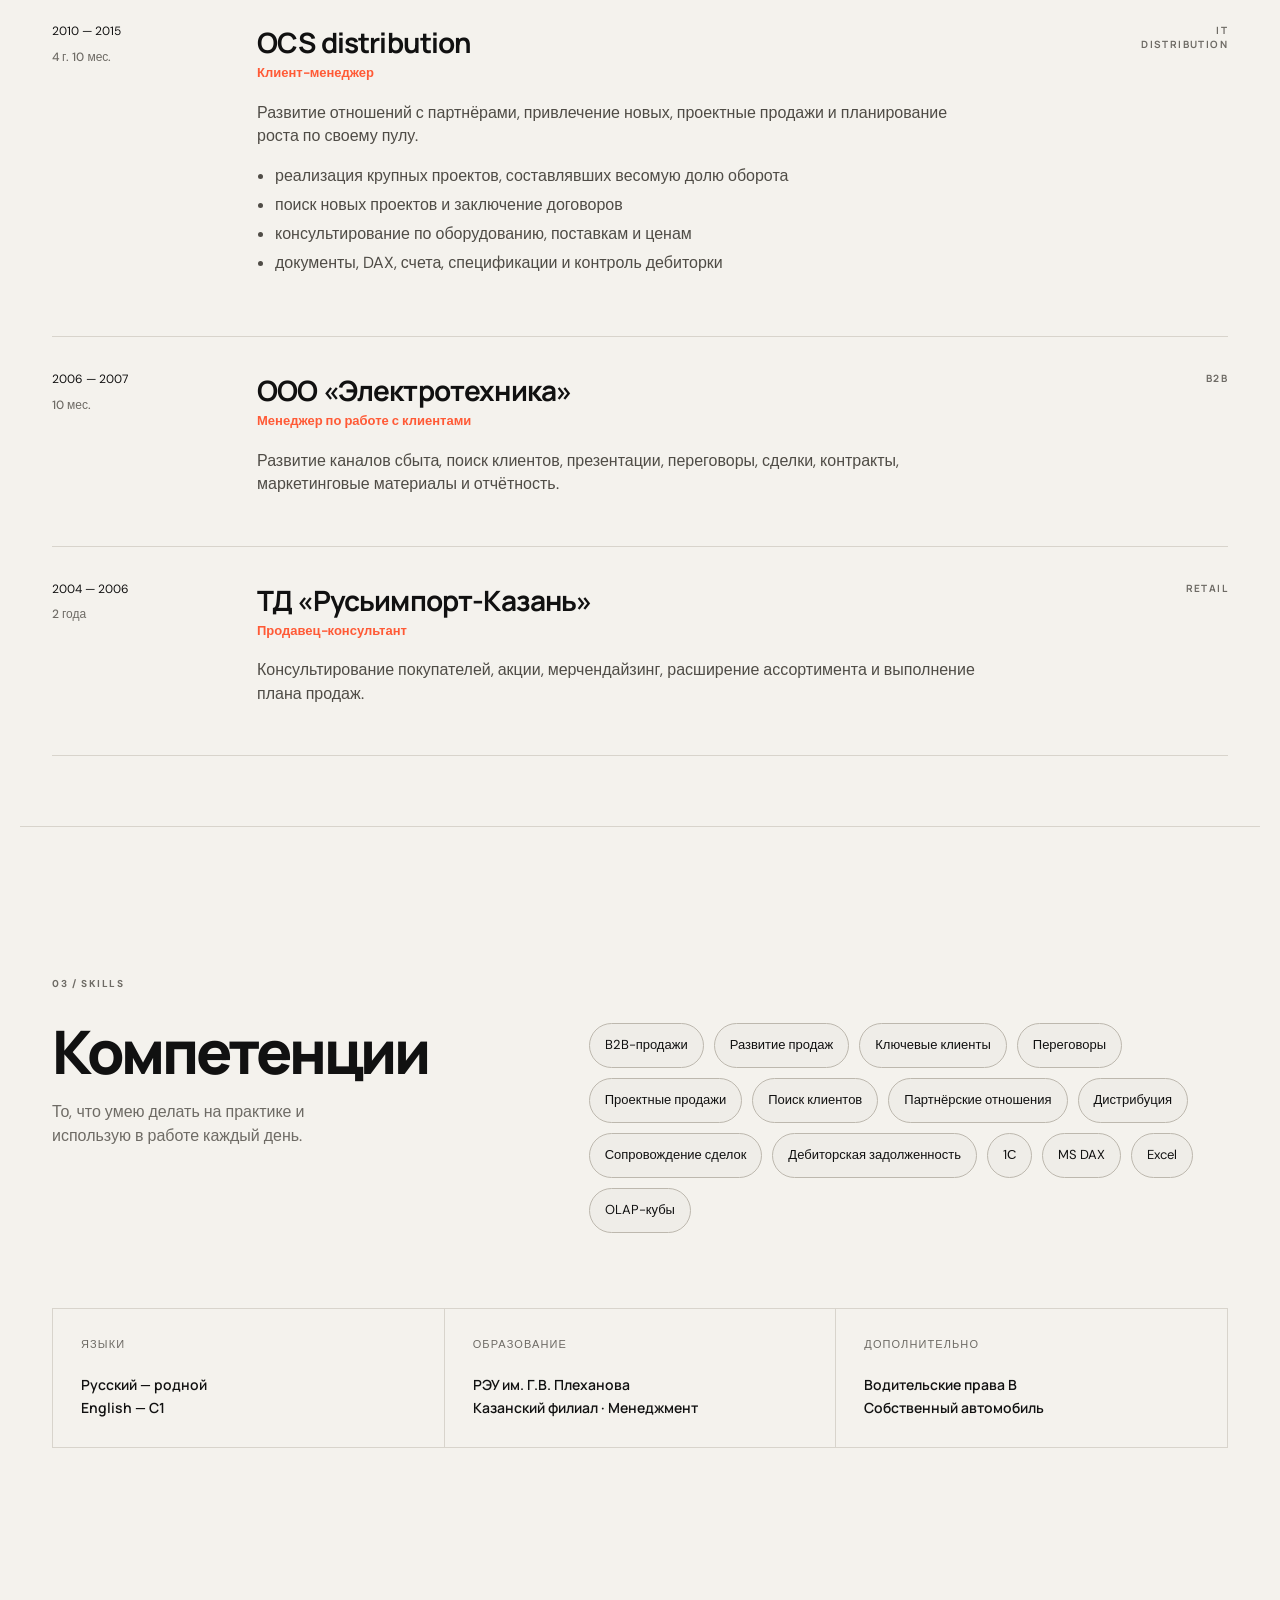
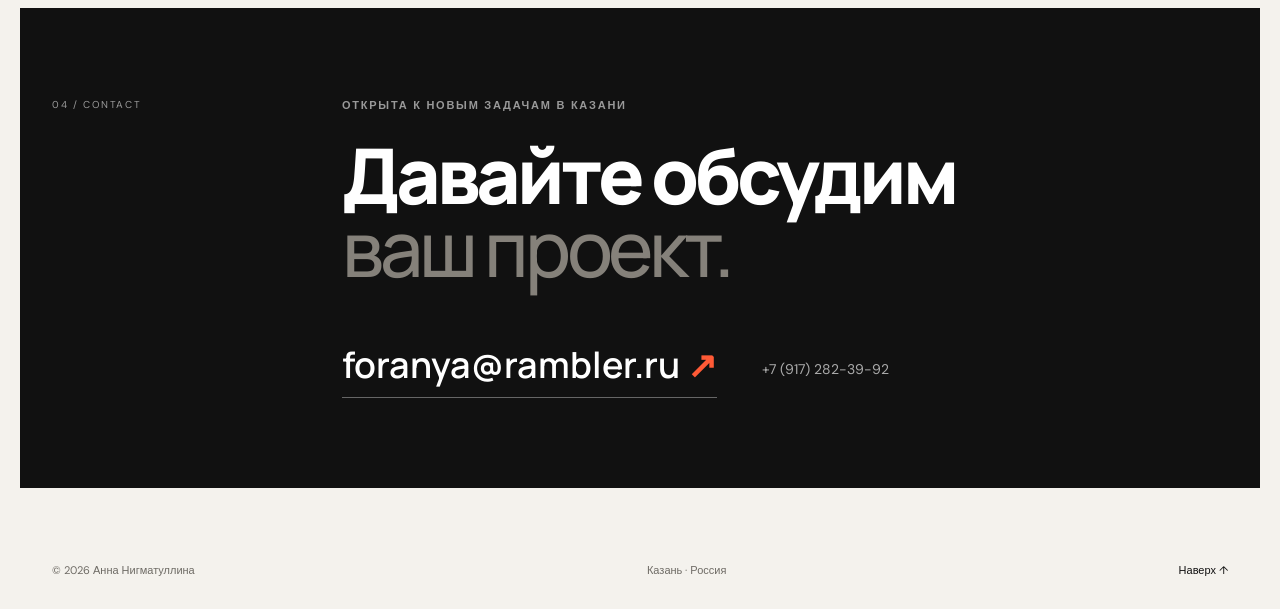
==== commit 733b6828: "Add ML and data science resume page" ====
--- a/index.html
+++ b/index.html
@@ -20,6 +20,7 @@
       <a href="#experience">Опыт</a>
       <a href="#skills">Компетенции</a>
       <a href="#contact">Контакты</a>
+      <a href="ml/">ML / Data</a>
     </nav>
     <a class="nav-cta" href="mailto:foranya@rambler.ru">Написать</a>
   </header>
